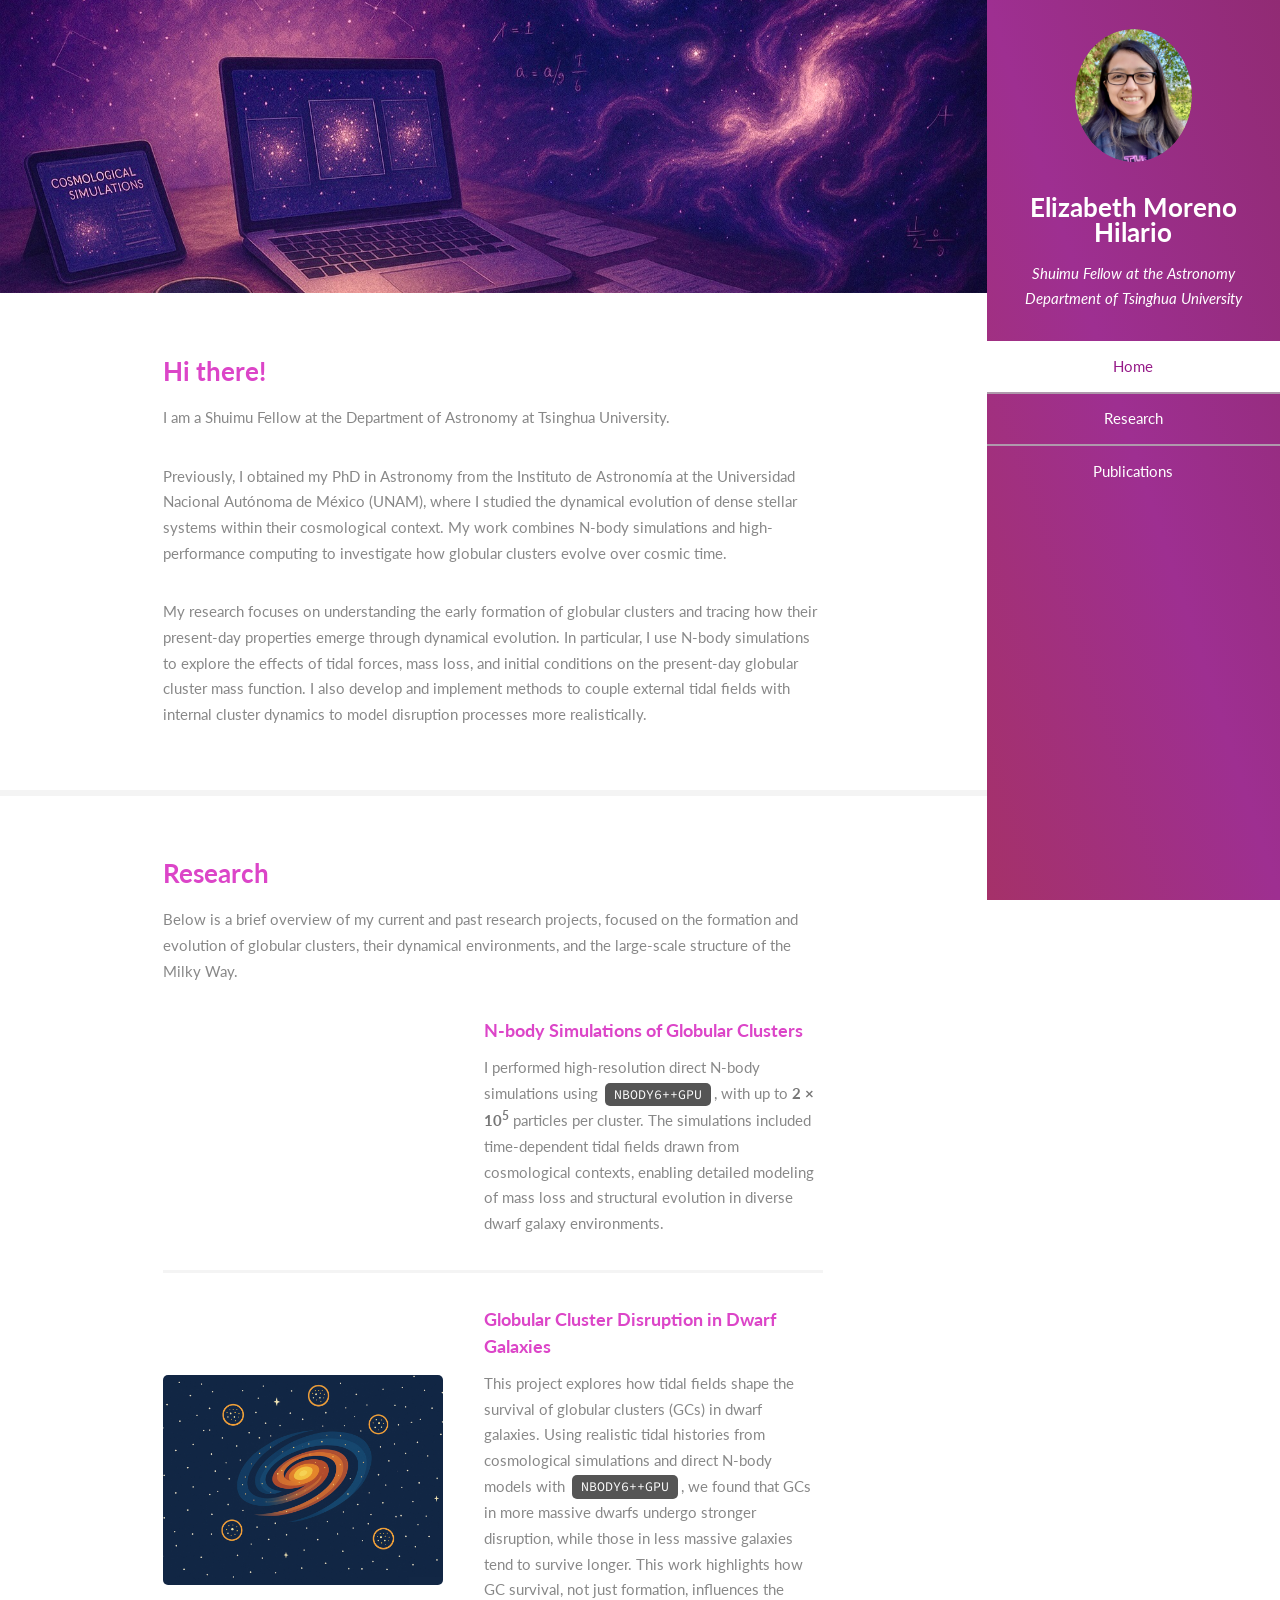
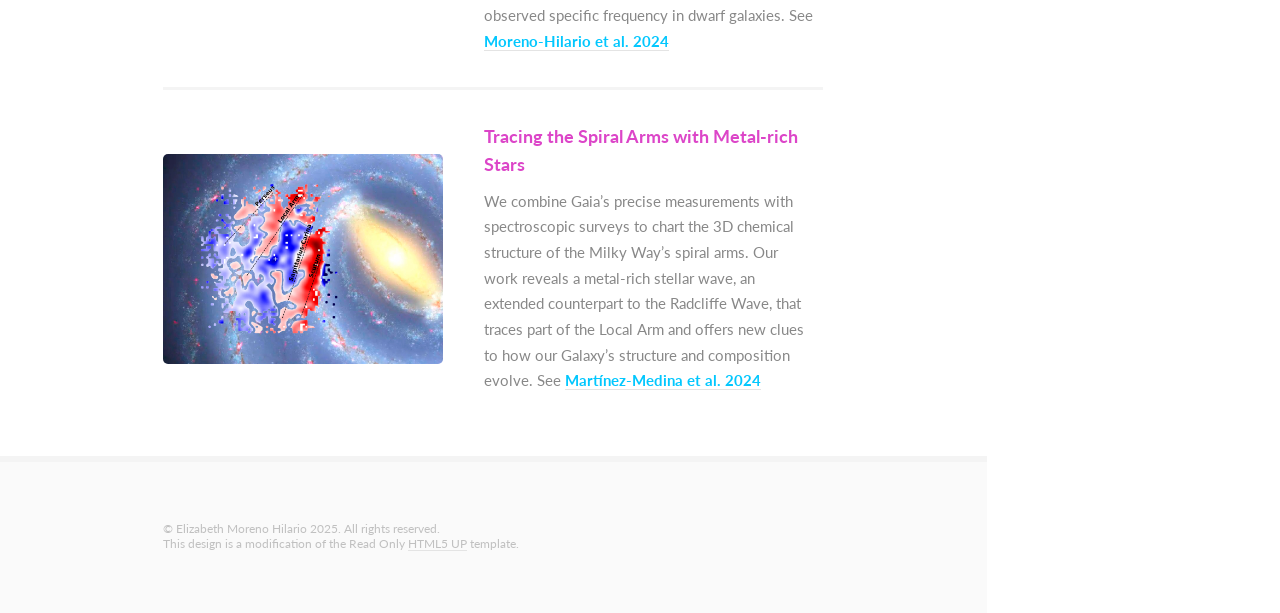
==== index.html @ f8b91b05 "Personal Website Construction" ====
<!DOCTYPE HTML>
<!--
	Read Only by HTML5 UP
	html5up.net | @ajlkn
	Free for personal and commercial use under the CCA 3.0 license (html5up.net/license)
-->
<html>
	<head>
		<title>Elizabeth Moreno Hilario</title>
		<meta charset="utf-8" />
		<meta name="viewport" content="width=device-width, initial-scale=1, user-scalable=no" />
		<link rel="stylesheet" href="assets/css/main.css" />
	</head>
	<body class="is-preload">

		<!-- Header -->
			<section id="header">
				<header>
					<span class="image avatar"><img src="images/EMH.jpeg" alt="" /></span>
					<h1 id="logo"><a href="#">Elizabeth Moreno Hilario</a></h1>
					<p>Shuimu Fellow at the Astronomy Department of Tsinghua University</p>

				</header>
				<nav id="nav">
					<ul>
						<li><a href="#one" class="active">Home</a></li>
						<li><a href="#two">Research</a></li>
						<li><a href="https://ui.adsabs.harvard.edu/public-libraries/n4jXkbl8RSSs3lw-qFW_7Q">Publications</a></li>
						<!-- <li><a href="#four">Contact</a></li> -->
					</ul>
				</nav>
				<footer>
					<ul class="icons">
						<li><a href="https://orcid.org/0000-0002-6906-2379" class="icon brands fa-orcid"><span class="label">ORCID</span></a></li>
						<li><a href="https://x.com/Effy_Morh" class="icon brands fa-twitter"><span class="label">Twitter</span></a></li>
						<li><a href="https://github.com/ElizabethMorh" class="icon brands fa-github"><span class="label">Github</span></a></li>
						<li><a href="mailto:elimorh@mail.tsinghua.edu.cn" class="icon solid fa-envelope"><span class="label">Email</span></a></li>
						<!--<li><a href="https://bsky.app/profile/effy-morh.bsky.social" class="icon brands fa-bluesky"><span class="label">Bluesky</span></a></li>
						<li><a href="#" class="icon brands fa-instagram"><span class="label">Instagram</span></a></li>
						<li><a href="#" class="icon brands fa-linkedin-in"><span class="label">LinkedIn</span></a></li> -->
					</ul>
				</footer>
			</section>

		<!-- Wrapper -->
			<div id="wrapper">

				<!-- Main -->
					<div id="main">

						<!-- One -->
							<section id="one">
								<div class="image main" data-position="center">
									<img src="images/banner.jpeg" alt="" />
								</div>
								<div class="container">
									<header class="major">
										<h3>Hi there!</h3>
									</header>
									<p>I am a Shuimu Fellow at the Department of Astronomy at Tsinghua University.</p>
									<p>Previously, I obtained my PhD in Astronomy from the Instituto de Astronomía at the Universidad Nacional Autónoma de México (UNAM), where I studied the dynamical evolution of dense stellar systems within their cosmological context. My work combines N-body simulations and high-performance computing to investigate how globular clusters evolve over cosmic time.</p>
									<p>My research focuses on understanding the early formation of globular clusters and tracing how their present-day properties emerge through dynamical evolution. In particular, I use N-body simulations to explore the effects of tidal forces, mass loss, and initial conditions on the present-day globular cluster mass function. I also develop and implement methods to couple external tidal fields with internal cluster dynamics to model disruption processes more realistically.</p>
								</div>
							</section>

						<!-- Two -->
							<section id="two">
								<div class="container">
									<h3>Research</h3>
									<p>Below is a brief overview of my current and past research projects, focused on the formation and evolution of globular clusters, their dynamical environments, and the large-scale structure of the Milky Way.</p>
									<div class="features">
										<article>
											<a href="#" class="image">
  											<video autoplay loop muted playsinline style="width:100%; height:auto;">
    										<source src="images/output_R6h_dots.mp4" type="video/mp4">
    										Your browser does not support the video tag.
  											</video>
											</a>
											<div class="inner">
												<h4>N-body Simulations of Globular Clusters</h4>
												<p>I performed high-resolution direct N-body simulations using <code>NBODY6++GPU</code>, with up to <strong>2 × 10<sup>5</sup></strong> particles per cluster. The simulations included time-dependent tidal fields drawn from cosmological contexts, enabling detailed modeling of mass loss and structural evolution in diverse dwarf galaxy environments.</p>
											</div>
										</article>
										<article>
											<a href="#" class="image"><img src="images/GCs_galaxy.jpeg" alt="" /></a>
											<div class="inner">
												<h4>Globular Cluster Disruption in Dwarf Galaxies</h4>
												<p>This project explores how tidal fields shape the survival of globular clusters (GCs) in dwarf galaxies. Using realistic tidal histories from cosmological simulations and direct N-body models with <code>NBODY6++GPU</code>, we found that GCs in more massive dwarfs undergo stronger disruption, while those in less massive galaxies tend to survive longer. This work highlights how GC survival, not just formation, influences the observed specific frequency in dwarf galaxies.
												See <a href="https://ui.adsabs.harvard.edu/abs/2024MNRAS.527.2765M/abstract" target="_blank" style="color: #02c7fe; text-decoration: none; font-weight: bold;"> Moreno-Hilario et al. 2024 </a>
												</p>
											</div>
										</article>
										<article>
											<a href="#" class="image"><img src="images/MetalicityMap.jpeg" alt="" /></a>
											<div class="inner">
												<h4>Tracing the Spiral Arms with Metal-rich Stars</h4>
												<p>We combine Gaia’s precise measurements with spectroscopic surveys to chart the 3D chemical structure of the Milky Way’s spiral arms. Our work reveals a metal-rich stellar wave, an extended counterpart to the Radcliffe Wave, that traces part of the Local Arm and offers new clues to how our Galaxy’s structure and composition evolve.
												See <a href="https://ui.adsabs.harvard.edu/abs/2025MNRAS.542L..94M/abstract" target="_blank" style="color: #02c7fe; text-decoration: none; font-weight: bold;"> Martínez-Medina et al. 2024 </a>	
												</p>
											</div>
										</article>
									</div>
								</div>
							</section>


						<!-- Three -->
						<!-- 
							<section id="two">
								<div class="container">
									<h3>Things I Can Do</h3>
									<p>Integer eu ante ornare amet commetus vestibulum blandit integer in curae ac faucibus integer non. Adipiscing cubilia elementum integer lorem ipsum dolor sit amet.</p>
									<ul class="feature-icons">
										<li class="icon solid fa-code">Write all the code</li>
										<li class="icon solid fa-cubes">Stack small boxes</li>
										<li class="icon solid fa-book">Read books and stuff</li>
										<li class="icon solid fa-coffee">Drink much coffee</li>
										<li class="icon solid fa-bolt">Lightning bolt</li>
										<li class="icon solid fa-users">Shadow clone technique</li>
									</ul>
								</div>
							</section>
						-->


						<!-- Five -->
						<!--
							<section id="five">
								<div class="container">
									<h3>Elements</h3>

									<section>
										<h4>Text</h4>
										<p>This is <b>bold</b> and this is <strong>strong</strong>. This is <i>italic</i> and this is <em>emphasized</em>.
										This is <sup>superscript</sup> text and this is <sub>subscript</sub> text.
										This is <u>underlined</u> and this is code: <code>for (;;) { ... }</code>. Finally, <a href="#">this is a link</a>.</p>
										<hr />
										<header>
											<h4>Heading with a Subtitle</h4>
											<p>Lorem ipsum dolor sit amet nullam id egestas urna aliquam</p>
										</header>
										<p>Nunc lacinia ante nunc ac lobortis. Interdum adipiscing gravida odio porttitor sem non mi integer non faucibus ornare mi ut ante amet placerat aliquet. Volutpat eu sed ante lacinia sapien lorem accumsan varius montes viverra nibh in adipiscing blandit tempus accumsan.</p>
										<header>
											<h5>Heading with a Subtitle</h5>
											<p>Lorem ipsum dolor sit amet nullam id egestas urna aliquam</p>
										</header>
										<p>Nunc lacinia ante nunc ac lobortis. Interdum adipiscing gravida odio porttitor sem non mi integer non faucibus ornare mi ut ante amet placerat aliquet. Volutpat eu sed ante lacinia sapien lorem accumsan varius montes viverra nibh in adipiscing blandit tempus accumsan.</p>
										<hr />
										<h2>Heading Level 2</h2>
										<h3>Heading Level 3</h3>
										<h4>Heading Level 4</h4>
										<h5>Heading Level 5</h5>
										<h6>Heading Level 6</h6>
										<hr />
										<h5>Blockquote</h5>
										<blockquote>Fringilla nisl. Donec accumsan interdum nisi, quis tincidunt felis sagittis eget tempus euismod. Vestibulum ante ipsum primis in faucibus vestibulum. Blandit adipiscing eu felis iaculis volutpat ac adipiscing accumsan faucibus. Vestibulum ante ipsum primis in faucibus lorem ipsum dolor sit amet nullam adipiscing eu felis.</blockquote>
										<h5>Preformatted</h5>
										<pre><code>i = 0;

while (!deck.isInOrder()) {
    print 'Iteration ' + i;
    deck.shuffle();
    i++;
}

print 'It took ' + i + ' iterations to sort the deck.';</code></pre>
									</section>

									<section>
										<h4>Lists</h4>
										<div class="row">
											<div class="col-6 col-12-xsmall">
												<h5>Unordered</h5>
												<ul>
													<li>Dolor pulvinar etiam magna etiam.</li>
													<li>Sagittis adipiscing lorem eleifend.</li>
													<li>Felis enim feugiat dolore viverra.</li>
												</ul>
												<h5>Alternate</h5>
												<ul class="alt">
													<li>Dolor pulvinar etiam magna etiam.</li>
													<li>Sagittis adipiscing lorem eleifend.</li>
													<li>Felis enim feugiat dolore viverra.</li>
												</ul>
											</div>
											<div class="col-6 col-12-xsmall">
												<h5>Ordered</h5>
												<ol>
													<li>Dolor pulvinar etiam magna etiam.</li>
													<li>Etiam vel felis at lorem sed viverra.</li>
													<li>Felis enim feugiat dolore viverra.</li>
													<li>Dolor pulvinar etiam magna etiam.</li>
													<li>Etiam vel felis at lorem sed viverra.</li>
													<li>Felis enim feugiat dolore viverra.</li>
												</ol>
												<h5>Icons</h5>
												<ul class="icons">
													<li><a href="#" class="icon brands fa-twitter"><span class="label">Twitter</span></a></li>
													<li><a href="#" class="icon brands fa-facebook-f"><span class="label">Facebook</span></a></li>
													<li><a href="#" class="icon brands fa-instagram"><span class="label">Instagram</span></a></li>
													<li><a href="#" class="icon brands fa-github"><span class="label">Github</span></a></li>
													<li><a href="#" class="icon brands fa-dribbble"><span class="label">Dribbble</span></a></li>
													<li><a href="#" class="icon brands fa-tumblr"><span class="label">Tumblr</span></a></li>
												</ul>
											</div>
										</div>
										<h5>Actions</h5>
										<ul class="actions">
											<li><a href="#" class="button primary">Default</a></li>
											<li><a href="#" class="button">Default</a></li>
											<li><a href="#" class="button alt">Default</a></li>
										</ul>
										<ul class="actions small">
											<li><a href="#" class="button primary small">Small</a></li>
											<li><a href="#" class="button small">Small</a></li>
											<li><a href="#" class="button alt small">Small</a></li>
										</ul>
										<div class="row">
											<div class="col-3 col-6-medium col-12-xsmall">
												<ul class="actions stacked">
													<li><a href="#" class="button primary">Default</a></li>
													<li><a href="#" class="button">Default</a></li>
													<li><a href="#" class="button alt">Default</a></li>
												</ul>
											</div>
											<div class="col-3 col-6 col-12-xsmall">
												<ul class="actions stacked">
													<li><a href="#" class="button primary small">Small</a></li>
													<li><a href="#" class="button small">Small</a></li>
													<li><a href="#" class="button alt small">Small</a></li>
												</ul>
											</div>
											<div class="col-3 col-6-medium col-12-xsmall">
												<ul class="actions stacked">
													<li><a href="#" class="button primary fit">Default</a></li>
													<li><a href="#" class="button fit">Default</a></li>
													<li><a href="#" class="button alt fit">Default</a></li>
												</ul>
											</div>
											<div class="col-3 col-6-medium col-12-xsmall">
												<ul class="actions stacked">
													<li><a href="#" class="button primary small fit">Small</a></li>
													<li><a href="#" class="button small fit">Small</a></li>
													<li><a href="#" class="button alt small fit">Small</a></li>
												</ul>
											</div>
										</div>
									</section>

									<section>
										<h4>Table</h4>
										<h5>Default</h5>
										<div class="table-wrapper">
											<table>
												<thead>
													<tr>
														<th>Name</th>
														<th>Description</th>
														<th>Price</th>
													</tr>
												</thead>
												<tbody>
													<tr>
														<td>Item One</td>
														<td>Ante turpis integer aliquet porttitor.</td>
														<td>29.99</td>
													</tr>
													<tr>
														<td>Item Two</td>
														<td>Vis ac commodo adipiscing arcu aliquet.</td>
														<td>19.99</td>
													</tr>
													<tr>
														<td>Item Three</td>
														<td> Morbi faucibus arcu accumsan lorem.</td>
														<td>29.99</td>
													</tr>
													<tr>
														<td>Item Four</td>
														<td>Vitae integer tempus condimentum.</td>
														<td>19.99</td>
													</tr>
													<tr>
														<td>Item Five</td>
														<td>Ante turpis integer aliquet porttitor.</td>
														<td>29.99</td>
													</tr>
												</tbody>
												<tfoot>
													<tr>
														<td colspan="2"></td>
														<td>100.00</td>
													</tr>
												</tfoot>
											</table>
										</div>

										<h5>Alternate</h5>
										<div class="table-wrapper">
											<table class="alt">
												<thead>
													<tr>
														<th>Name</th>
														<th>Description</th>
														<th>Price</th>
													</tr>
												</thead>
												<tbody>
													<tr>
														<td>Item One</td>
														<td>Ante turpis integer aliquet porttitor.</td>
														<td>29.99</td>
													</tr>
													<tr>
														<td>Item Two</td>
														<td>Vis ac commodo adipiscing arcu aliquet.</td>
														<td>19.99</td>
													</tr>
													<tr>
														<td>Item Three</td>
														<td> Morbi faucibus arcu accumsan lorem.</td>
														<td>29.99</td>
													</tr>
													<tr>
														<td>Item Four</td>
														<td>Vitae integer tempus condimentum.</td>
														<td>19.99</td>
													</tr>
													<tr>
														<td>Item Five</td>
														<td>Ante turpis integer aliquet porttitor.</td>
														<td>29.99</td>
													</tr>
												</tbody>
												<tfoot>
													<tr>
														<td colspan="2"></td>
														<td>100.00</td>
													</tr>
												</tfoot>
											</table>
										</div>
									</section>

									<section>
										<h4>Buttons</h4>
										<ul class="actions">
											<li><a href="#" class="button primary">Primary</a></li>
											<li><a href="#" class="button">Default</a></li>
											<li><a href="#" class="button alt">Alternate</a></li>
										</ul>
										<ul class="actions">
											<li><a href="#" class="button primary large">Large</a></li>
											<li><a href="#" class="button">Default</a></li>
											<li><a href="#" class="button alt small">Small</a></li>
										</ul>
										<ul class="actions fit">
											<li><a href="#" class="button primary fit">Fit</a></li>
											<li><a href="#" class="button fit">Fit</a></li>
											<li><a href="#" class="button alt fit">Fit</a></li>
										</ul>
										<ul class="actions fit small">
											<li><a href="#" class="button primary fit small">Fit + Small</a></li>
											<li><a href="#" class="button fit small">Fit + Small</a></li>
											<li><a href="#" class="button alt fit small">Fit + Small</a></li>
										</ul>
										<ul class="actions">
											<li><a href="#" class="button primary icon solid fa-download">Icon</a></li>
											<li><a href="#" class="button icon solid fa-download">Icon</a></li>
											<li><a href="#" class="button alt icon solid fa-check">Icon</a></li>
										</ul>
										<ul class="actions">
											<li><span class="button primary disabled">Primary</span></li>
											<li><span class="button disabled">Default</span></li>
											<li><span class="button alt disabled">Alternate</span></li>
										</ul>
									</section>

									<section>
										<h4>Form</h4>
										<form method="post" action="#">
											<div class="row gtr-uniform">
												<div class="col-6 col-12-xsmall">
													<input type="text" name="demo-name" id="demo-name" value="" placeholder="Name" />
												</div>
												<div class="col-6 col-12-xsmall">
													<input type="email" name="demo-email" id="demo-email" value="" placeholder="Email" />
												</div>
												<div class="col-12">
													<select name="demo-category" id="demo-category">
														<option value="">- Category -</option>
														<option value="1">Manufacturing</option>
														<option value="1">Shipping</option>
														<option value="1">Administration</option>
														<option value="1">Human Resources</option>
													</select>
												</div>
												<div class="col-4 col-12-medium">
													<input type="radio" id="demo-priority-low" name="demo-priority" checked>
													<label for="demo-priority-low">Low Priority</label>
												</div>
												<div class="col-4 col-12-medium">
													<input type="radio" id="demo-priority-normal" name="demo-priority">
													<label for="demo-priority-normal">Normal Priority</label>
												</div>
												<div class="col-4 col-12-medium">
													<input type="radio" id="demo-priority-high" name="demo-priority">
													<label for="demo-priority-high">High Priority</label>
												</div>
												<div class="col-6 col-12-medium">
													<input type="checkbox" id="demo-copy" name="demo-copy">
													<label for="demo-copy">Email me a copy of this message</label>
												</div>
												<div class="col-6 col-12-medium">
													<input type="checkbox" id="demo-human" name="demo-human" checked>
													<label for="demo-human">I am a human and not a robot</label>
												</div>
												<div class="col-12">
													<textarea name="demo-message" id="demo-message" placeholder="Enter your message" rows="6"></textarea>
												</div>
												<div class="col-12">
													<ul class="actions">
														<li><input type="submit" value="Send Message" /></li>
														<li><input type="reset" value="Reset" class="alt" /></li>
													</ul>
												</div>
											</div>
										</form>
									</section>

									<section>
										<h4>Image</h4>
										<h5>Fit</h5>
										<span class="image fit"><img src="images/banner.jpg" alt="" /></span>
										<div class="box alt">
											<div class="row gtr-50 gtr-uniform">
												<div class="col-4"><span class="image fit"><img src="images/pic01.jpg" alt="" /></span></div>
												<div class="col-4"><span class="image fit"><img src="images/pic02.jpg" alt="" /></span></div>
												<div class="col-4"><span class="image fit"><img src="images/pic03.jpg" alt="" /></span></div>
												<div class="col-4"><span class="image fit"><img src="images/pic02.jpg" alt="" /></span></div>
												<div class="col-4"><span class="image fit"><img src="images/pic03.jpg" alt="" /></span></div>
												<div class="col-4"><span class="image fit"><img src="images/pic01.jpg" alt="" /></span></div>
												<div class="col-4"><span class="image fit"><img src="images/pic03.jpg" alt="" /></span></div>
												<div class="col-4"><span class="image fit"><img src="images/pic01.jpg" alt="" /></span></div>
												<div class="col-4"><span class="image fit"><img src="images/pic02.jpg" alt="" /></span></div>
											</div>
										</div>
										<h5>Left &amp; Right</h5>
										<p><span class="image left"><img src="images/avatar.jpg" alt="" /></span>Fringilla nisl. Donec accumsan interdum nisi, quis tincidunt felis sagittis eget. tempus euismod. Vestibulum ante ipsum primis in faucibus vestibulum. Blandit adipiscing eu felis iaculis volutpat ac adipiscing accumsan eu faucibus. Integer ac pellentesque praesent tincidunt felis sagittis eget. tempus euismod. Vestibulum ante ipsum primis in faucibus vestibulum. Blandit adipiscing eu felis iaculis volutpat ac adipiscing accumsan eu faucibus. Integer ac pellentesque praesent. Donec accumsan interdum nisi, quis tincidunt felis sagittis eget. tempus euismod. Vestibulum ante ipsum primis in faucibus vestibulum. Blandit adipiscing eu felis iaculis volutpat ac adipiscing accumsan eu faucibus. Integer ac pellentesque praesent tincidunt felis sagittis eget. tempus euismod. Vestibulum ante ipsum primis in faucibus vestibulum. Blandit adipiscing eu felis iaculis volutpat ac adipiscing accumsan eu faucibus. Integer ac pellentesque praesent.</p>
										<p><span class="image right"><img src="images/avatar.jpg" alt="" /></span>Fringilla nisl. Donec accumsan interdum nisi, quis tincidunt felis sagittis eget. tempus euismod. Vestibulum ante ipsum primis in faucibus vestibulum. Blandit adipiscing eu felis iaculis volutpat ac adipiscing accumsan eu faucibus. Integer ac pellentesque praesent tincidunt felis sagittis eget. tempus euismod. Vestibulum ante ipsum primis in faucibus vestibulum. Blandit adipiscing eu felis iaculis volutpat ac adipiscing accumsan eu faucibus. Integer ac pellentesque praesent. Donec accumsan interdum nisi, quis tincidunt felis sagittis eget. tempus euismod. Vestibulum ante ipsum primis in faucibus vestibulum. Blandit adipiscing eu felis iaculis volutpat ac adipiscing accumsan eu faucibus. Integer ac pellentesque praesent tincidunt felis sagittis eget. tempus euismod. Vestibulum ante ipsum primis in faucibus vestibulum. Blandit adipiscing eu felis iaculis volutpat ac adipiscing accumsan eu faucibus. Integer ac pellentesque praesent.</p>
									</section>

								</div>
							</section>
						

					</div>
				-->

				<!-- Footer -->
					<section id="footer">
						<div class="container">
							<ul class="copyright">
								<li>&copy; Elizabeth Moreno Hilario 2025. All rights reserved.<br>
								This design is a modification of the Read Only <a href="http://html5up.net">HTML5 UP</a> template.</li>
							</ul>
						</div>
					</section>

			</div>

		<!-- Scripts -->
			<script src="assets/js/jquery.min.js"></script>
			<script src="assets/js/jquery.scrollex.min.js"></script>
			<script src="assets/js/jquery.scrolly.min.js"></script>
			<script src="assets/js/browser.min.js"></script>
			<script src="assets/js/breakpoints.min.js"></script>
			<script src="assets/js/util.js"></script>
			<script src="assets/js/main.js"></script>

	</body>
</html>
---- assets/css/main.css ----
@import url("fontawesome-all.min.css");
@import url("https://fonts.googleapis.com/css?family=Lato:400,400italic,700,700italic|Source+Code+Pro:400");

/*
	Read Only by HTML5 UP
	html5up.net | @ajlkn
	Free for personal and commercial use under the CCA 3.0 license (html5up.net/license)
*/

html, body, div, span, applet, object,
iframe, h1, h2, h3, h4, h5, h6, p, blockquote,
pre, a, abbr, acronym, address, big, cite,
code, del, dfn, em, img, ins, kbd, q, s, samp,
small, strike, strong, sub, sup, tt, var, b,
u, i, center, dl, dt, dd, ol, ul, li, fieldset,
form, label, legend, table, caption, tbody,
tfoot, thead, tr, th, td, article, aside,
canvas, details, embed, figure, figcaption,
footer, header, hgroup, menu, nav, output, ruby,
section, summary, time, mark, audio, video {
	margin: 0;
	padding: 0;
	border: 0;
	font-size: 100%;
	font: inherit;
	vertical-align: baseline;}

article, aside, details, figcaption, figure,
footer, header, hgroup, menu, nav, section {
	display: block;}

body {
	line-height: 1;
}

ol, ul {
	list-style: none;
}

blockquote, q {
	quotes: none;
}

	blockquote:before, blockquote:after, q:before, q:after {
		content: '';
		content: none;
	}

table {
	border-collapse: collapse;
	border-spacing: 0;
}

body {
	-webkit-text-size-adjust: none;
}

mark {
	background-color: transparent;
	color: inherit;
}

input::-moz-focus-inner {
	border: 0;
	padding: 0;
}

input, select, textarea {
	-moz-appearance: none;
	-webkit-appearance: none;
	-ms-appearance: none;
	appearance: none;
}

/* Basic */

	html {
		box-sizing: border-box;
	}

	*, *:before, *:after {
		box-sizing: inherit;
	}

	body {
		background: #fff;
	}

		body.is-preload *, body.is-preload *:before, body.is-preload *:after {
			-moz-animation: none !important;
			-webkit-animation: none !important;
			-ms-animation: none !important;
			animation: none !important;
			-moz-transition: none !important;
			-webkit-transition: none !important;
			-ms-transition: none !important;
			transition: none !important;
		}

	body, input, select, textarea {
		color: #888;
		font-family: "Lato", sans-serif;
		font-size: 16pt;
		font-weight: 400;
		line-height: 1.75em;
	}

	a {
		-moz-transition: color 0.2s ease-in-out, border-color 0.2s ease-in-out;
		-webkit-transition: color 0.2s ease-in-out, border-color 0.2s ease-in-out;
		-ms-transition: color 0.2s ease-in-out, border-color 0.2s ease-in-out;
		transition: color 0.2s ease-in-out, border-color 0.2s ease-in-out;
		border-bottom: solid 1px #e4e4e4;
		color: inherit;
		text-decoration: none;
	}

		a:hover {
			border-bottom-color: transparent;
			color: #ff96f1 !important;
		}

	strong, b {
		color: #777;
		font-weight: 700;
	}

	em, i {
		font-style: italic;
	}

	p {
		margin: 0 0 2.25em 0;
	}

	h1, h2, h3, h4, h5, h6 {
		color: #dc45c8;
		font-weight: 700;
		line-height: 1em;
		margin: 0 0 0.5625em 0;
	}

		h1 a, h2 a, h3 a, h4 a, h5 a, h6 a {
			border: 0;
			color: inherit;
			text-decoration: none;
		}

	h2 {
		font-size: 2em;
		line-height: 1.5em;
	}

	h3 {
		font-size: 1.75em;
		line-height: 1.5em;
	}

	h4 {
		font-size: 1.25em;
		line-height: 1.5em;
	}

	h5 {
		font-size: 0.9em;
		line-height: 1.5em;
	}

	h6 {
		font-size: 0.7em;
		line-height: 1.5em;
	}

	sub {
		font-size: 0.8em;
		position: relative;
		top: 0.5em;
	}

	sup {
		font-size: 0.8em;
		position: relative;
		top: -0.5em;
	}

	hr {
		border: 0;
		border-bottom: solid 2px #f4f4f4;
		margin: 2.25em 0;
	}

		hr.major {
			margin: 3.375em 0;
		}

	blockquote {
		border-left: solid 8px #e4e4e4;
		font-style: italic;
		margin: 0 0 2.25em 0;
		padding: 0.5em 0 0.5em 2em;
	}

	code {
		background: #555;
		border-radius: 5px;
		color: #fff;
		font-family: "Source Code Pro", monospace;
		font-size: 0.9em;
		margin: 0 0.25em;
		padding: 0.25em 0.65em;
	}

	pre {
		font-family: "Source Code Pro", monospace;
		font-size: 0.9em;
		margin: 0 0 2.25em 0;
	}

		pre code {
			-webkit-overflow-scrolling: touch;
			display: block;
			line-height: 1.5em;
			overflow-x: auto;
			padding: 1em 1.5em;
		}

	.align-left {
		text-align: left;
	}

	.align-center {
		text-align: center;
	}

	.align-right {
		text-align: right;
	}

/* Row */

	.row {
		display: flex;
		flex-wrap: wrap;
		box-sizing: border-box;
		align-items: stretch;
	}

		.row > * {
			box-sizing: border-box;
		}

		.row.gtr-uniform > * > :last-child {
			margin-bottom: 0;
		}

		.row.aln-left {
			justify-content: flex-start;
		}

		.row.aln-center {
			justify-content: center;
		}

		.row.aln-right {
			justify-content: flex-end;
		}

		.row.aln-top {
			align-items: flex-start;
		}

		.row.aln-middle {
			align-items: center;
		}

		.row.aln-bottom {
			align-items: flex-end;
		}

		.row > .imp {
			order: -1;
		}

		.row > .col-1 {
			width: 8.33333%;
		}

		.row > .off-1 {
			margin-left: 8.33333%;
		}

		.row > .col-2 {
			width: 16.66667%;
		}

		.row > .off-2 {
			margin-left: 16.66667%;
		}

		.row > .col-3 {
			width: 25%;
		}

		.row > .off-3 {
			margin-left: 25%;
		}

		.row > .col-4 {
			width: 33.33333%;
		}

		.row > .off-4 {
			margin-left: 33.33333%;
		}

		.row > .col-5 {
			width: 41.66667%;
		}

		.row > .off-5 {
			margin-left: 41.66667%;
		}

		.row > .col-6 {
			width: 50%;
		}

		.row > .off-6 {
			margin-left: 50%;
		}

		.row > .col-7 {
			width: 58.33333%;
		}

		.row > .off-7 {
			margin-left: 58.33333%;
		}

		.row > .col-8 {
			width: 66.66667%;
		}

		.row > .off-8 {
			margin-left: 66.66667%;
		}

		.row > .col-9 {
			width: 75%;
		}

		.row > .off-9 {
			margin-left: 75%;
		}

		.row > .col-10 {
			width: 83.33333%;
		}

		.row > .off-10 {
			margin-left: 83.33333%;
		}

		.row > .col-11 {
			width: 91.66667%;
		}

		.row > .off-11 {
			margin-left: 91.66667%;
		}

		.row > .col-12 {
			width: 100%;
		}

		.row > .off-12 {
			margin-left: 100%;
		}

		.row.gtr-0 {
			margin-top: 0;
			margin-left: 0em;
		}

			.row.gtr-0 > * {
				padding: 0 0 0 0em;
			}

			.row.gtr-0.gtr-uniform {
				margin-top: 0em;
			}

				.row.gtr-0.gtr-uniform > * {
					padding-top: 0em;
				}

		.row.gtr-25 {
			margin-top: 0;
			margin-left: -0.5em;
		}

			.row.gtr-25 > * {
				padding: 0 0 0 0.5em;
			}

			.row.gtr-25.gtr-uniform {
				margin-top: -0.5em;
			}

				.row.gtr-25.gtr-uniform > * {
					padding-top: 0.5em;
				}

		.row.gtr-50 {
			margin-top: 0;
			margin-left: -1em;
		}

			.row.gtr-50 > * {
				padding: 0 0 0 1em;
			}

			.row.gtr-50.gtr-uniform {
				margin-top: -1em;
			}

				.row.gtr-50.gtr-uniform > * {
					padding-top: 1em;
				}

		.row {
			margin-top: 0;
			margin-left: -2em;
		}

			.row > * {
				padding: 0 0 0 2em;
			}

			.row.gtr-uniform {
				margin-top: -2em;
			}

				.row.gtr-uniform > * {
					padding-top: 2em;
				}

		.row.gtr-150 {
			margin-top: 0;
			margin-left: -3em;
		}

			.row.gtr-150 > * {
				padding: 0 0 0 3em;
			}

			.row.gtr-150.gtr-uniform {
				margin-top: -3em;
			}

				.row.gtr-150.gtr-uniform > * {
					padding-top: 3em;
				}

		.row.gtr-200 {
			margin-top: 0;
			margin-left: -4em;
		}

			.row.gtr-200 > * {
				padding: 0 0 0 4em;
			}

			.row.gtr-200.gtr-uniform {
				margin-top: -4em;
			}

				.row.gtr-200.gtr-uniform > * {
					padding-top: 4em;
				}

		@media screen and (max-width: 1680px) {

			.row {
				display: flex;
				flex-wrap: wrap;
				box-sizing: border-box;
				align-items: stretch;
			}

				.row > * {
					box-sizing: border-box;
				}

				.row.gtr-uniform > * > :last-child {
					margin-bottom: 0;
				}

				.row.aln-left {
					justify-content: flex-start;
				}

				.row.aln-center {
					justify-content: center;
				}

				.row.aln-right {
					justify-content: flex-end;
				}

				.row.aln-top {
					align-items: flex-start;
				}

				.row.aln-middle {
					align-items: center;
				}

				.row.aln-bottom {
					align-items: flex-end;
				}

				.row > .imp-xlarge {
					order: -1;
				}

				.row > .col-1-xlarge {
					width: 8.33333%;
				}

				.row > .off-1-xlarge {
					margin-left: 8.33333%;
				}

				.row > .col-2-xlarge {
					width: 16.66667%;
				}

				.row > .off-2-xlarge {
					margin-left: 16.66667%;
				}

				.row > .col-3-xlarge {
					width: 25%;
				}

				.row > .off-3-xlarge {
					margin-left: 25%;
				}

				.row > .col-4-xlarge {
					width: 33.33333%;
				}

				.row > .off-4-xlarge {
					margin-left: 33.33333%;
				}

				.row > .col-5-xlarge {
					width: 41.66667%;
				}

				.row > .off-5-xlarge {
					margin-left: 41.66667%;
				}

				.row > .col-6-xlarge {
					width: 50%;
				}

				.row > .off-6-xlarge {
					margin-left: 50%;
				}

				.row > .col-7-xlarge {
					width: 58.33333%;
				}

				.row > .off-7-xlarge {
					margin-left: 58.33333%;
				}

				.row > .col-8-xlarge {
					width: 66.66667%;
				}

				.row > .off-8-xlarge {
					margin-left: 66.66667%;
				}

				.row > .col-9-xlarge {
					width: 75%;
				}

				.row > .off-9-xlarge {
					margin-left: 75%;
				}

				.row > .col-10-xlarge {
					width: 83.33333%;
				}

				.row > .off-10-xlarge {
					margin-left: 83.33333%;
				}

				.row > .col-11-xlarge {
					width: 91.66667%;
				}

				.row > .off-11-xlarge {
					margin-left: 91.66667%;
				}

				.row > .col-12-xlarge {
					width: 100%;
				}

				.row > .off-12-xlarge {
					margin-left: 100%;
				}

				.row.gtr-0 {
					margin-top: 0;
					margin-left: 0em;
				}

					.row.gtr-0 > * {
						padding: 0 0 0 0em;
					}

					.row.gtr-0.gtr-uniform {
						margin-top: 0em;
					}

						.row.gtr-0.gtr-uniform > * {
							padding-top: 0em;
						}

				.row.gtr-25 {
					margin-top: 0;
					margin-left: -0.5em;
				}

					.row.gtr-25 > * {
						padding: 0 0 0 0.5em;
					}

					.row.gtr-25.gtr-uniform {
						margin-top: -0.5em;
					}

						.row.gtr-25.gtr-uniform > * {
							padding-top: 0.5em;
						}

				.row.gtr-50 {
					margin-top: 0;
					margin-left: -1em;
				}

					.row.gtr-50 > * {
						padding: 0 0 0 1em;
					}

					.row.gtr-50.gtr-uniform {
						margin-top: -1em;
					}

						.row.gtr-50.gtr-uniform > * {
							padding-top: 1em;
						}

				.row {
					margin-top: 0;
					margin-left: -2em;
				}

					.row > * {
						padding: 0 0 0 2em;
					}

					.row.gtr-uniform {
						margin-top: -2em;
					}

						.row.gtr-uniform > * {
							padding-top: 2em;
						}

				.row.gtr-150 {
					margin-top: 0;
					margin-left: -3em;
				}

					.row.gtr-150 > * {
						padding: 0 0 0 3em;
					}

					.row.gtr-150.gtr-uniform {
						margin-top: -3em;
					}

						.row.gtr-150.gtr-uniform > * {
							padding-top: 3em;
						}

				.row.gtr-200 {
					margin-top: 0;
					margin-left: -4em;
				}

					.row.gtr-200 > * {
						padding: 0 0 0 4em;
					}

					.row.gtr-200.gtr-uniform {
						margin-top: -4em;
					}

						.row.gtr-200.gtr-uniform > * {
							padding-top: 4em;
						}

		}

		@media screen and (max-width: 1280px) {

			.row {
				display: flex;
				flex-wrap: wrap;
				box-sizing: border-box;
				align-items: stretch;
			}

				.row > * {
					box-sizing: border-box;
				}

				.row.gtr-uniform > * > :last-child {
					margin-bottom: 0;
				}

				.row.aln-left {
					justify-content: flex-start;
				}

				.row.aln-center {
					justify-content: center;
				}

				.row.aln-right {
					justify-content: flex-end;
				}

				.row.aln-top {
					align-items: flex-start;
				}

				.row.aln-middle {
					align-items: center;
				}

				.row.aln-bottom {
					align-items: flex-end;
				}

				.row > .imp-large {
					order: -1;
				}

				.row > .col-1-large {
					width: 8.33333%;
				}

				.row > .off-1-large {
					margin-left: 8.33333%;
				}

				.row > .col-2-large {
					width: 16.66667%;
				}

				.row > .off-2-large {
					margin-left: 16.66667%;
				}

				.row > .col-3-large {
					width: 25%;
				}

				.row > .off-3-large {
					margin-left: 25%;
				}

				.row > .col-4-large {
					width: 33.33333%;
				}

				.row > .off-4-large {
					margin-left: 33.33333%;
				}

				.row > .col-5-large {
					width: 41.66667%;
				}

				.row > .off-5-large {
					margin-left: 41.66667%;
				}

				.row > .col-6-large {
					width: 50%;
				}

				.row > .off-6-large {
					margin-left: 50%;
				}

				.row > .col-7-large {
					width: 58.33333%;
				}

				.row > .off-7-large {
					margin-left: 58.33333%;
				}

				.row > .col-8-large {
					width: 66.66667%;
				}

				.row > .off-8-large {
					margin-left: 66.66667%;
				}

				.row > .col-9-large {
					width: 75%;
				}

				.row > .off-9-large {
					margin-left: 75%;
				}

				.row > .col-10-large {
					width: 83.33333%;
				}

				.row > .off-10-large {
					margin-left: 83.33333%;
				}

				.row > .col-11-large {
					width: 91.66667%;
				}

				.row > .off-11-large {
					margin-left: 91.66667%;
				}

				.row > .col-12-large {
					width: 100%;
				}

				.row > .off-12-large {
					margin-left: 100%;
				}

				.row.gtr-0 {
					margin-top: 0;
					margin-left: 0em;
				}

					.row.gtr-0 > * {
						padding: 0 0 0 0em;
					}

					.row.gtr-0.gtr-uniform {
						margin-top: 0em;
					}

						.row.gtr-0.gtr-uniform > * {
							padding-top: 0em;
						}

				.row.gtr-25 {
					margin-top: 0;
					margin-left: -0.375em;
				}

					.row.gtr-25 > * {
						padding: 0 0 0 0.375em;
					}

					.row.gtr-25.gtr-uniform {
						margin-top: -0.375em;
					}

						.row.gtr-25.gtr-uniform > * {
							padding-top: 0.375em;
						}

				.row.gtr-50 {
					margin-top: 0;
					margin-left: -0.75em;
				}

					.row.gtr-50 > * {
						padding: 0 0 0 0.75em;
					}

					.row.gtr-50.gtr-uniform {
						margin-top: -0.75em;
					}

						.row.gtr-50.gtr-uniform > * {
							padding-top: 0.75em;
						}

				.row {
					margin-top: 0;
					margin-left: -1.5em;
				}

					.row > * {
						padding: 0 0 0 1.5em;
					}

					.row.gtr-uniform {
						margin-top: -1.5em;
					}

						.row.gtr-uniform > * {
							padding-top: 1.5em;
						}

				.row.gtr-150 {
					margin-top: 0;
					margin-left: -2.25em;
				}

					.row.gtr-150 > * {
						padding: 0 0 0 2.25em;
					}

					.row.gtr-150.gtr-uniform {
						margin-top: -2.25em;
					}

						.row.gtr-150.gtr-uniform > * {
							padding-top: 2.25em;
						}

				.row.gtr-200 {
					margin-top: 0;
					margin-left: -3em;
				}

					.row.gtr-200 > * {
						padding: 0 0 0 3em;
					}

					.row.gtr-200.gtr-uniform {
						margin-top: -3em;
					}

						.row.gtr-200.gtr-uniform > * {
							padding-top: 3em;
						}

		}

		@media screen and (max-width: 1024px) {

			.row {
				display: flex;
				flex-wrap: wrap;
				box-sizing: border-box;
				align-items: stretch;
			}

				.row > * {
					box-sizing: border-box;
				}

				.row.gtr-uniform > * > :last-child {
					margin-bottom: 0;
				}

				.row.aln-left {
					justify-content: flex-start;
				}

				.row.aln-center {
					justify-content: center;
				}

				.row.aln-right {
					justify-content: flex-end;
				}

				.row.aln-top {
					align-items: flex-start;
				}

				.row.aln-middle {
					align-items: center;
				}

				.row.aln-bottom {
					align-items: flex-end;
				}

				.row > .imp-medium {
					order: -1;
				}

				.row > .col-1-medium {
					width: 8.33333%;
				}

				.row > .off-1-medium {
					margin-left: 8.33333%;
				}

				.row > .col-2-medium {
					width: 16.66667%;
				}

				.row > .off-2-medium {
					margin-left: 16.66667%;
				}

				.row > .col-3-medium {
					width: 25%;
				}

				.row > .off-3-medium {
					margin-left: 25%;
				}

				.row > .col-4-medium {
					width: 33.33333%;
				}

				.row > .off-4-medium {
					margin-left: 33.33333%;
				}

				.row > .col-5-medium {
					width: 41.66667%;
				}

				.row > .off-5-medium {
					margin-left: 41.66667%;
				}

				.row > .col-6-medium {
					width: 50%;
				}

				.row > .off-6-medium {
					margin-left: 50%;
				}

				.row > .col-7-medium {
					width: 58.33333%;
				}

				.row > .off-7-medium {
					margin-left: 58.33333%;
				}

				.row > .col-8-medium {
					width: 66.66667%;
				}

				.row > .off-8-medium {
					margin-left: 66.66667%;
				}

				.row > .col-9-medium {
					width: 75%;
				}

				.row > .off-9-medium {
					margin-left: 75%;
				}

				.row > .col-10-medium {
					width: 83.33333%;
				}

				.row > .off-10-medium {
					margin-left: 83.33333%;
				}

				.row > .col-11-medium {
					width: 91.66667%;
				}

				.row > .off-11-medium {
					margin-left: 91.66667%;
				}

				.row > .col-12-medium {
					width: 100%;
				}

				.row > .off-12-medium {
					margin-left: 100%;
				}

				.row.gtr-0 {
					margin-top: 0;
					margin-left: 0em;
				}

					.row.gtr-0 > * {
						padding: 0 0 0 0em;
					}

					.row.gtr-0.gtr-uniform {
						margin-top: 0em;
					}

						.row.gtr-0.gtr-uniform > * {
							padding-top: 0em;
						}

				.row.gtr-25 {
					margin-top: 0;
					margin-left: -0.375em;
				}

					.row.gtr-25 > * {
						padding: 0 0 0 0.375em;
					}

					.row.gtr-25.gtr-uniform {
						margin-top: -0.375em;
					}

						.row.gtr-25.gtr-uniform > * {
							padding-top: 0.375em;
						}

				.row.gtr-50 {
					margin-top: 0;
					margin-left: -0.75em;
				}

					.row.gtr-50 > * {
						padding: 0 0 0 0.75em;
					}

					.row.gtr-50.gtr-uniform {
						margin-top: -0.75em;
					}

						.row.gtr-50.gtr-uniform > * {
							padding-top: 0.75em;
						}

				.row {
					margin-top: 0;
					margin-left: -1.5em;
				}

					.row > * {
						padding: 0 0 0 1.5em;
					}

					.row.gtr-uniform {
						margin-top: -1.5em;
					}

						.row.gtr-uniform > * {
							padding-top: 1.5em;
						}

				.row.gtr-150 {
					margin-top: 0;
					margin-left: -2.25em;
				}

					.row.gtr-150 > * {
						padding: 0 0 0 2.25em;
					}

					.row.gtr-150.gtr-uniform {
						margin-top: -2.25em;
					}

						.row.gtr-150.gtr-uniform > * {
							padding-top: 2.25em;
						}

				.row.gtr-200 {
					margin-top: 0;
					margin-left: -3em;
				}

					.row.gtr-200 > * {
						padding: 0 0 0 3em;
					}

					.row.gtr-200.gtr-uniform {
						margin-top: -3em;
					}

						.row.gtr-200.gtr-uniform > * {
							padding-top: 3em;
						}

		}

		@media screen and (max-width: 736px) {

			.row {
				display: flex;
				flex-wrap: wrap;
				box-sizing: border-box;
				align-items: stretch;
			}

				.row > * {
					box-sizing: border-box;
				}

				.row.gtr-uniform > * > :last-child {
					margin-bottom: 0;
				}

				.row.aln-left {
					justify-content: flex-start;
				}

				.row.aln-center {
					justify-content: center;
				}

				.row.aln-right {
					justify-content: flex-end;
				}

				.row.aln-top {
					align-items: flex-start;
				}

				.row.aln-middle {
					align-items: center;
				}

				.row.aln-bottom {
					align-items: flex-end;
				}

				.row > .imp-small {
					order: -1;
				}

				.row > .col-1-small {
					width: 8.33333%;
				}

				.row > .off-1-small {
					margin-left: 8.33333%;
				}

				.row > .col-2-small {
					width: 16.66667%;
				}

				.row > .off-2-small {
					margin-left: 16.66667%;
				}

				.row > .col-3-small {
					width: 25%;
				}

				.row > .off-3-small {
					margin-left: 25%;
				}

				.row > .col-4-small {
					width: 33.33333%;
				}

				.row > .off-4-small {
					margin-left: 33.33333%;
				}

				.row > .col-5-small {
					width: 41.66667%;
				}

				.row > .off-5-small {
					margin-left: 41.66667%;
				}

				.row > .col-6-small {
					width: 50%;
				}

				.row > .off-6-small {
					margin-left: 50%;
				}

				.row > .col-7-small {
					width: 58.33333%;
				}

				.row > .off-7-small {
					margin-left: 58.33333%;
				}

				.row > .col-8-small {
					width: 66.66667%;
				}

				.row > .off-8-small {
					margin-left: 66.66667%;
				}

				.row > .col-9-small {
					width: 75%;
				}

				.row > .off-9-small {
					margin-left: 75%;
				}

				.row > .col-10-small {
					width: 83.33333%;
				}

				.row > .off-10-small {
					margin-left: 83.33333%;
				}

				.row > .col-11-small {
					width: 91.66667%;
				}

				.row > .off-11-small {
					margin-left: 91.66667%;
				}

				.row > .col-12-small {
					width: 100%;
				}

				.row > .off-12-small {
					margin-left: 100%;
				}

				.row.gtr-0 {
					margin-top: 0;
					margin-left: 0em;
				}

					.row.gtr-0 > * {
						padding: 0 0 0 0em;
					}

					.row.gtr-0.gtr-uniform {
						margin-top: 0em;
					}

						.row.gtr-0.gtr-uniform > * {
							padding-top: 0em;
						}

				.row.gtr-25 {
					margin-top: 0;
					margin-left: -0.3125em;
				}

					.row.gtr-25 > * {
						padding: 0 0 0 0.3125em;
					}

					.row.gtr-25.gtr-uniform {
						margin-top: -0.3125em;
					}

						.row.gtr-25.gtr-uniform > * {
							padding-top: 0.3125em;
						}

				.row.gtr-50 {
					margin-top: 0;
					margin-left: -0.625em;
				}

					.row.gtr-50 > * {
						padding: 0 0 0 0.625em;
					}

					.row.gtr-50.gtr-uniform {
						margin-top: -0.625em;
					}

						.row.gtr-50.gtr-uniform > * {
							padding-top: 0.625em;
						}

				.row {
					margin-top: 0;
					margin-left: -1.25em;
				}

					.row > * {
						padding: 0 0 0 1.25em;
					}

					.row.gtr-uniform {
						margin-top: -1.25em;
					}

						.row.gtr-uniform > * {
							padding-top: 1.25em;
						}

				.row.gtr-150 {
					margin-top: 0;
					margin-left: -1.875em;
				}

					.row.gtr-150 > * {
						padding: 0 0 0 1.875em;
					}

					.row.gtr-150.gtr-uniform {
						margin-top: -1.875em;
					}

						.row.gtr-150.gtr-uniform > * {
							padding-top: 1.875em;
						}

				.row.gtr-200 {
					margin-top: 0;
					margin-left: -2.5em;
				}

					.row.gtr-200 > * {
						padding: 0 0 0 2.5em;
					}

					.row.gtr-200.gtr-uniform {
						margin-top: -2.5em;
					}

						.row.gtr-200.gtr-uniform > * {
							padding-top: 2.5em;
						}

		}

		@media screen and (max-width: 480px) {

			.row {
				display: flex;
				flex-wrap: wrap;
				box-sizing: border-box;
				align-items: stretch;
			}

				.row > * {
					box-sizing: border-box;
				}

				.row.gtr-uniform > * > :last-child {
					margin-bottom: 0;
				}

				.row.aln-left {
					justify-content: flex-start;
				}

				.row.aln-center {
					justify-content: center;
				}

				.row.aln-right {
					justify-content: flex-end;
				}

				.row.aln-top {
					align-items: flex-start;
				}

				.row.aln-middle {
					align-items: center;
				}

				.row.aln-bottom {
					align-items: flex-end;
				}

				.row > .imp-xsmall {
					order: -1;
				}

				.row > .col-1-xsmall {
					width: 8.33333%;
				}

				.row > .off-1-xsmall {
					margin-left: 8.33333%;
				}

				.row > .col-2-xsmall {
					width: 16.66667%;
				}

				.row > .off-2-xsmall {
					margin-left: 16.66667%;
				}

				.row > .col-3-xsmall {
					width: 25%;
				}

				.row > .off-3-xsmall {
					margin-left: 25%;
				}

				.row > .col-4-xsmall {
					width: 33.33333%;
				}

				.row > .off-4-xsmall {
					margin-left: 33.33333%;
				}

				.row > .col-5-xsmall {
					width: 41.66667%;
				}

				.row > .off-5-xsmall {
					margin-left: 41.66667%;
				}

				.row > .col-6-xsmall {
					width: 50%;
				}

				.row > .off-6-xsmall {
					margin-left: 50%;
				}

				.row > .col-7-xsmall {
					width: 58.33333%;
				}

				.row > .off-7-xsmall {
					margin-left: 58.33333%;
				}

				.row > .col-8-xsmall {
					width: 66.66667%;
				}

				.row > .off-8-xsmall {
					margin-left: 66.66667%;
				}

				.row > .col-9-xsmall {
					width: 75%;
				}

				.row > .off-9-xsmall {
					margin-left: 75%;
				}

				.row > .col-10-xsmall {
					width: 83.33333%;
				}

				.row > .off-10-xsmall {
					margin-left: 83.33333%;
				}

				.row > .col-11-xsmall {
					width: 91.66667%;
				}

				.row > .off-11-xsmall {
					margin-left: 91.66667%;
				}

				.row > .col-12-xsmall {
					width: 100%;
				}

				.row > .off-12-xsmall {
					margin-left: 100%;
				}

				.row.gtr-0 {
					margin-top: 0;
					margin-left: 0em;
				}

					.row.gtr-0 > * {
						padding: 0 0 0 0em;
					}

					.row.gtr-0.gtr-uniform {
						margin-top: 0em;
					}

						.row.gtr-0.gtr-uniform > * {
							padding-top: 0em;
						}

				.row.gtr-25 {
					margin-top: 0;
					margin-left: -0.3125em;
				}

					.row.gtr-25 > * {
						padding: 0 0 0 0.3125em;
					}

					.row.gtr-25.gtr-uniform {
						margin-top: -0.3125em;
					}

						.row.gtr-25.gtr-uniform > * {
							padding-top: 0.3125em;
						}

				.row.gtr-50 {
					margin-top: 0;
					margin-left: -0.625em;
				}

					.row.gtr-50 > * {
						padding: 0 0 0 0.625em;
					}

					.row.gtr-50.gtr-uniform {
						margin-top: -0.625em;
					}

						.row.gtr-50.gtr-uniform > * {
							padding-top: 0.625em;
						}

				.row {
					margin-top: 0;
					margin-left: -1.25em;
				}

					.row > * {
						padding: 0 0 0 1.25em;
					}

					.row.gtr-uniform {
						margin-top: -1.25em;
					}

						.row.gtr-uniform > * {
							padding-top: 1.25em;
						}

				.row.gtr-150 {
					margin-top: 0;
					margin-left: -1.875em;
				}

					.row.gtr-150 > * {
						padding: 0 0 0 1.875em;
					}

					.row.gtr-150.gtr-uniform {
						margin-top: -1.875em;
					}

						.row.gtr-150.gtr-uniform > * {
							padding-top: 1.875em;
						}

				.row.gtr-200 {
					margin-top: 0;
					margin-left: -2.5em;
				}

					.row.gtr-200 > * {
						padding: 0 0 0 2.5em;
					}

					.row.gtr-200.gtr-uniform {
						margin-top: -2.5em;
					}

						.row.gtr-200.gtr-uniform > * {
							padding-top: 2.5em;
						}

		}

/* Container */

	.container {
		margin: 0 auto;
		max-width: calc(100% - 4.5em);
		width: 45em;
	}

		.container.xsmall {
			width: 11.25em;
		}

		.container.small {
			width: 22.5em;
		}

		.container.medium {
			width: 33.75em;
		}

		.container.large {
			width: 56.25em;
		}

		.container.xlarge {
			width: 67.5em;
		}

		.container.max {
			width: 100%;
		}

		@media screen and (max-width: 1024px) {

			.container {
				width: 100% !important;
			}

		}

		@media screen and (max-width: 480px) {

			.container {
				max-width: calc(100% - 3.375em);
			}

		}

/* Section/Article */

	section.special, article.special {
		text-align: center;
	}

	header p {
		color: #aaa;
		position: relative;
		margin: 0 0 1.6875em 0;
	}

	header h2 + p {
		font-size: 1.25em;
		margin-top: -0.5em;
		line-height: 1.5em;
	}

	header h3 + p {
		font-size: 1.1em;
		margin-top: -0.35em;
		line-height: 1.5em;
	}

	header h4 + p,
	header h5 + p,
	header h6 + p {
		font-size: 0.9em;
		margin-top: -0.25em;
		line-height: 1.5em;
	}

	header.major h2 {
		color: #ff96f1;
		font-size: 3.5em;
	}

		header.major h2 + p {
			color: #777;
			font-size: 1.75em;
			font-weight: 700;
			margin-top: -0.75em;
		}

/* Form */

	form {
		margin: 0 0 2.25em 0;
	}

	label {
		color: #777;
		display: block;
		font-size: 0.9em;
		font-weight: 700;
		margin: 0 0 1.125em 0;
	}

	input::-moz-focus-inner {
		border: 0;
		padding: 0;
	}

	input[type="text"],
	input[type="password"],
	input[type="email"],
	select,
	textarea {
		-moz-appearance: none;
		-webkit-appearance: none;
		-ms-appearance: none;
		appearance: none;
		border-radius: 5px;
		border: none;
		border: solid 2px #e4e4e4;
		color: inherit;
		display: block;
		outline: 0;
		padding: 0 1em;
		text-decoration: none;
		width: 100%;
	}

		input[type="text"]:invalid,
		input[type="password"]:invalid,
		input[type="email"]:invalid,
		select:invalid,
		textarea:invalid {
			box-shadow: none;
		}

		input[type="text"]:focus,
		input[type="password"]:focus,
		input[type="email"]:focus,
		select:focus,
		textarea:focus {
			border-color: #ff96f1;
		}

	select {
		background-image: url("data:image/svg+xml;charset=utf8,%3Csvg xmlns='http://www.w3.org/2000/svg' width='40' height='40' preserveAspectRatio='none' viewBox='0 0 40 40'%3E%3Cpath d='M9.4,12.3l10.4,10.4l10.4-10.4c0.2-0.2,0.5-0.4,0.9-0.4c0.3,0,0.6,0.1,0.9,0.4l3.3,3.3c0.2,0.2,0.4,0.5,0.4,0.9 c0,0.4-0.1,0.6-0.4,0.9L20.7,31.9c-0.2,0.2-0.5,0.4-0.9,0.4c-0.3,0-0.6-0.1-0.9-0.4L4.3,17.3c-0.2-0.2-0.4-0.5-0.4-0.9 c0-0.4,0.1-0.6,0.4-0.9l3.3-3.3c0.2-0.2,0.5-0.4,0.9-0.4S9.1,12.1,9.4,12.3z' fill='%23e4e4e4' /%3E%3C/svg%3E");
		background-size: 1.25em;
		background-repeat: no-repeat;
		background-position: calc(100% - 1em) center;
		height: 2.75em;
		padding-right: 2.75em;
		text-overflow: ellipsis;
	}

		select option {
			color: #777;
			background: #fff;
		}

		select:focus::-ms-value {
			background-color: transparent;
		}

		select::-ms-expand {
			display: none;
		}

	input[type="text"],
	input[type="password"],
	input[type="email"],
	select {
		height: 2.75em;
	}

	textarea {
		padding: 0.75em 1em;
	}

	input[type="checkbox"],
	input[type="radio"] {
		-moz-appearance: none;
		-webkit-appearance: none;
		-ms-appearance: none;
		appearance: none;
		display: block;
		float: left;
		margin-right: -2em;
		opacity: 0;
		width: 1em;
		z-index: -1;
	}

		input[type="checkbox"] + label,
		input[type="radio"] + label {
			text-decoration: none;
			color: #888;
			cursor: pointer;
			display: inline-block;
			font-size: 1em;
			font-weight: 400;
			padding-left: 2.4em;
			padding-right: 0.75em;
			position: relative;
		}

			input[type="checkbox"] + label:before,
			input[type="radio"] + label:before {
				-moz-osx-font-smoothing: grayscale;
				-webkit-font-smoothing: antialiased;
				display: inline-block;
				font-style: normal;
				font-variant: normal;
				text-rendering: auto;
				line-height: 1;
				text-transform: none !important;
				font-family: 'Font Awesome 5 Free';
				font-weight: 900;
			}

			input[type="checkbox"] + label:before,
			input[type="radio"] + label:before {
				background: #fafafa;
				border-radius: 5px;
				border: solid 2px #e4e4e4;
				content: '';
				display: inline-block;
				font-size: 0.8em;
				height: 2.0625em;
				left: 0;
				line-height: 2.0625em;
				position: absolute;
				text-align: center;
				top: 0;
				width: 2.0625em;
			}

		input[type="checkbox"]:checked + label:before,
		input[type="radio"]:checked + label:before {
			background: #989898;
			border-color: #989898;
			color: #ffffff;
			content: '\f00c';
		}

		input[type="checkbox"]:focus + label:before,
		input[type="radio"]:focus + label:before {
			border-color: #ff96f1;
		}

	input[type="checkbox"] + label:before {
		border-radius: 5px;
	}

	input[type="radio"] + label:before {
		border-radius: 100%;
	}

	::-webkit-input-placeholder {
		color: #aaa !important;
		font-style: italic;
		opacity: 1.0;
	}

	:-moz-placeholder {
		color: #aaa !important;
		font-style: italic;
		opacity: 1.0;
	}

	::-moz-placeholder {
		color: #aaa !important;
		font-style: italic;
		opacity: 1.0;
	}

	:-ms-input-placeholder {
		color: #aaa !important;
		font-style: italic;
		opacity: 1.0;
	}

/* Box */

	.box {
		border-radius: 5px;
		border: solid 2px #e4e4e4;
		margin-bottom: 2.25em;
		padding: 1.5em;
	}

		.box > :last-child,
		.box > :last-child > :last-child,
		.box > :last-child > :last-child > :last-child {
			margin-bottom: 0;
		}

		.box.alt {
			border: 0;
			border-radius: 0;
			padding: 0;
		}

/* Icon */

	.icon {
		text-decoration: none;
		border-bottom: none;
		position: relative;
	}

		.icon:before {
			-moz-osx-font-smoothing: grayscale;
			-webkit-font-smoothing: antialiased;
			display: inline-block;
			font-style: normal;
			font-variant: normal;
			text-rendering: auto;
			line-height: 1;
			text-transform: none !important;
			font-family: 'Font Awesome 5 Free';
			font-weight: 400;
		}

		.icon > .label {
			display: none;
		}

		.icon:before {
			line-height: inherit;
		}

		.icon.solid:before {
			font-weight: 900;
		}

		.icon.brands:before {
			font-family: 'Font Awesome 5 Brands';
		}

/* Image */

	.image {
		border-radius: 5px;
		border: 0;
		display: inline-block;
		position: relative;
	}

		.image[data-position] img {
			-moz-object-fit: cover;
			-webkit-object-fit: cover;
			-ms-object-fit: cover;
			object-fit: cover;
			display: block;
			position: absolute;
			top: 0;
			left: 0;
			width: 100%;
			height: 100%;
		}

		.image[data-position="top left"] img {
			-moz-object-position: top left;
			-webkit-object-position: top left;
			-ms-object-position: top left;
			object-position: top left;
		}

		.image[data-position="top"] img {
			-moz-object-position: top;
			-webkit-object-position: top;
			-ms-object-position: top;
			object-position: top;
		}

		.image[data-position="top right"] img {
			-moz-object-position: top right;
			-webkit-object-position: top right;
			-ms-object-position: top right;
			object-position: top right;
		}

		.image[data-position="right"] img {
			-moz-object-position: right;
			-webkit-object-position: right;
			-ms-object-position: right;
			object-position: right;
		}

		.image[data-position="bottom right"] img {
			-moz-object-position: bottom right;
			-webkit-object-position: bottom right;
			-ms-object-position: bottom right;
			object-position: bottom right;
		}

		.image[data-position="bottom"] img {
			-moz-object-position: bottom;
			-webkit-object-position: bottom;
			-ms-object-position: bottom;
			object-position: bottom;
		}

		.image[data-position="bottom left"] img {
			-moz-object-position: bottom left;
			-webkit-object-position: bottom left;
			-ms-object-position: bottom left;
			object-position: bottom left;
		}

		.image[data-position="left"] img {
			-moz-object-position: left;
			-webkit-object-position: left;
			-ms-object-position: left;
			object-position: left;
		}

		.image[data-position="center"] img {
			-moz-object-position: center;
			-webkit-object-position: center;
			-ms-object-position: center;
			object-position: center;
		}

		.image[data-position="25% 25%"] img {
			-moz-object-position: 25% 25%;
			-webkit-object-position: 25% 25%;
			-ms-object-position: 25% 25%;
			object-position: 25% 25%;
		}

		.image[data-position="75% 25%"] img {
			-moz-object-position: 75% 25%;
			-webkit-object-position: 75% 25%;
			-ms-object-position: 75% 25%;
			object-position: 75% 25%;
		}

		.image[data-position="75% 75%"] img {
			-moz-object-position: 75% 75%;
			-webkit-object-position: 75% 75%;
			-ms-object-position: 75% 75%;
			object-position: 75% 75%;
		}

		.image[data-position="25% 75%"] img {
			-moz-object-position: 25% 75%;
			-webkit-object-position: 25% 75%;
			-ms-object-position: 25% 75%;
			object-position: 25% 75%;
		}

		.image img {
			border-radius: 5px;
			display: block;
		}

		.image.left {
			float: left;
			margin: 0 2.5em 2em 0;
			top: 0.25em;
		}

		.image.right {
			float: right;
			margin: 0 0 2em 2.5em;
			top: 0.25em;
		}

		.image.fit {
			display: block;
			margin: 0 0 2.25em 0;
			width: 100%;
		}

			.image.fit img {
				display: block;
				width: 100%;
			}

		.image.avatar {
			border-radius: 100%;
			overflow: hidden;
		}

			.image.avatar img {
				border-radius: 100%;
				display: block;
				width: 100%;
			}

		.image.main {
			display: block;
			height: 20em;
			border-radius: 0;
		}

			.image.main img {
				border-radius: 0;
			}

/* List */

	ol {
		list-style: decimal;
		margin: 0 0 2.25em 0;
		padding-left: 1.25em;
	}

		ol li {
			padding-left: 0.25em;
		}

	ul {
		list-style: disc;
		margin: 0 0 2.25em 0;
		padding-left: 1em;
	}

		ul li {
			padding-left: 0.5em;
		}

		ul.alt {
			list-style: none;
			padding-left: 0;
		}

			ul.alt li {
				border-top: solid 2px #f4f4f4;
				padding: 0.5em 0;
			}

				ul.alt li:first-child {
					border-top: 0;
					padding-top: 0;
				}

	dl {
		margin: 0 0 2.25em 0;
	}

/* Actions */

	ul.actions {
		display: -moz-flex;
		display: -webkit-flex;
		display: -ms-flex;
		display: flex;
		cursor: default;
		list-style: none;
		margin-left: -1.125em;
		padding-left: 0;
	}

		ul.actions li {
			padding: 0 0 0 1.125em;
			vertical-align: middle;
		}

		ul.actions.special {
			-moz-justify-content: center;
			-webkit-justify-content: center;
			-ms-justify-content: center;
			justify-content: center;
			width: 100%;
			margin-left: 0;
		}

			ul.actions.special li:first-child {
				padding-left: 0;
			}

		ul.actions.stacked {
			-moz-flex-direction: column;
			-webkit-flex-direction: column;
			-ms-flex-direction: column;
			flex-direction: column;
			margin-left: 0;
		}

			ul.actions.stacked li {
				padding: 1.125em 0 0 0;
			}

				ul.actions.stacked li:first-child {
					padding-top: 0;
				}

		ul.actions.fit {
			width: calc(100% + 1.125em);
		}

			ul.actions.fit li {
				-moz-flex-grow: 1;
				-webkit-flex-grow: 1;
				-ms-flex-grow: 1;
				flex-grow: 1;
				-moz-flex-shrink: 1;
				-webkit-flex-shrink: 1;
				-ms-flex-shrink: 1;
				flex-shrink: 1;
				width: 100%;
			}

				ul.actions.fit li > * {
					width: 100%;
				}

			ul.actions.fit.stacked {
				width: 100%;
			}

		@media screen and (max-width: 480px) {

			ul.actions:not(.fixed) {
				-moz-flex-direction: column;
				-webkit-flex-direction: column;
				-ms-flex-direction: column;
				flex-direction: column;
				margin-left: 0;
				width: 100% !important;
			}

				ul.actions:not(.fixed) li {
					-moz-flex-grow: 1;
					-webkit-flex-grow: 1;
					-ms-flex-grow: 1;
					flex-grow: 1;
					-moz-flex-shrink: 1;
					-webkit-flex-shrink: 1;
					-ms-flex-shrink: 1;
					flex-shrink: 1;
					padding: 1.125em 0 0 0;
					text-align: center;
					width: 100%;
				}

					ul.actions:not(.fixed) li > * {
						width: 100%;
					}

					ul.actions:not(.fixed) li:first-child {
						padding-top: 0;
					}

					ul.actions:not(.fixed) li input[type="submit"],
					ul.actions:not(.fixed) li input[type="reset"],
					ul.actions:not(.fixed) li input[type="button"],
					ul.actions:not(.fixed) li button,
					ul.actions:not(.fixed) li .button {
						width: 100%;
					}

						ul.actions:not(.fixed) li input[type="submit"].icon:before,
						ul.actions:not(.fixed) li input[type="reset"].icon:before,
						ul.actions:not(.fixed) li input[type="button"].icon:before,
						ul.actions:not(.fixed) li button.icon:before,
						ul.actions:not(.fixed) li .button.icon:before {
							margin-left: -0.5rem;
						}

		}

/* Feature Icons */

	ul.feature-icons {
		list-style: none;
		padding-left: 0;
	}

		ul.feature-icons li {
			text-decoration: none;
			display: inline-block;
			margin: 0 0 1.6875em 0;
			padding: 0.35em 0 0 3.5em;
			position: relative;
			vertical-align: top;
			width: 48%;
		}

			ul.feature-icons li:before {
				-moz-osx-font-smoothing: grayscale;
				-webkit-font-smoothing: antialiased;
				display: inline-block;
				font-style: normal;
				font-variant: normal;
				text-rendering: auto;
				line-height: 1;
				text-transform: none !important;
				font-family: 'Font Awesome 5 Free';
				font-weight: 400;
			}

			ul.feature-icons li:before {
				background: #ff96f1;
				border-radius: 100%;
				color: #ffffff;
				display: block;
				height: 2.5em;
				left: 0;
				line-height: 2.5em;
				position: absolute;
				text-align: center;
				top: 0;
				width: 2.5em;
			}

/* Icons */

	ul.icons {
		cursor: default;
		list-style: none;
		padding-left: 0;
	}

		ul.icons li {
			display: inline-block;
			padding: 0 1em 0 0;
		}

			ul.icons li:last-child {
				padding-right: 0 !important;
			}

			ul.icons li .icon:before {
				font-size: 1.25em;
			}

/* Table */

	.table-wrapper {
		-webkit-overflow-scrolling: touch;
		overflow-x: auto;
	}

	table {
		margin: 0 0 2.25em 0;
		width: 100%;
	}

		table tbody tr {
			border: solid 2px #f4f4f4;
			border-left: 0;
			border-right: 0;
		}

			table tbody tr:nth-child(2n + 1) {
				background-color: #fafafa;
			}

		table td {
			padding: 0.75em 0.75em;
		}

		table th {
			color: #777;
			font-size: 0.9em;
			font-weight: 700;
			padding: 0 0.75em 0.75em 0.75em;
			text-align: left;
		}

		table thead {
			border-bottom: solid 4px #e4e4e4;
		}

		table tfoot {
			border-top: solid 4px #e4e4e4;
		}

		table.alt {
			border-collapse: separate;
		}

			table.alt tbody tr td {
				border: solid 2px #e4e4e4;
				border-left-width: 0;
				border-top-width: 0;
			}

				table.alt tbody tr td:first-child {
					border-left-width: 2px;
				}

			table.alt tbody tr:first-child td {
				border-top-width: 2px;
			}

			table.alt thead {
				border-bottom: 0;
			}

			table.alt tfoot {
				border-top: 0;
			}

/* Button */

	input[type="submit"],
	input[type="reset"],
	input[type="button"],
	.button {
		-moz-appearance: none;
		-webkit-appearance: none;
		-ms-appearance: none;
		appearance: none;
		-moz-transition: background-color 0.2s ease-in-out, color 0.2s ease-in-out;
		-webkit-transition: background-color 0.2s ease-in-out, color 0.2s ease-in-out;
		-ms-transition: background-color 0.2s ease-in-out, color 0.2s ease-in-out;
		transition: background-color 0.2s ease-in-out, color 0.2s ease-in-out;
		background-color: #989898;
		border-radius: 5px;
		border: 0;
		color: #ffffff !important;
		cursor: pointer;
		display: inline-block;
		font-weight: 700;
		height: 2.75em;
		line-height: 2.75em;
		padding: 0 1.5em;
		text-align: center;
		text-decoration: none;
		white-space: nowrap;
	}

		input[type="submit"]:hover,
		input[type="reset"]:hover,
		input[type="button"]:hover,
		.button:hover {
			background-color: #a5a5a5;
			color: #ffffff !important;
		}

		input[type="submit"]:active,
		input[type="reset"]:active,
		input[type="button"]:active,
		.button:active {
			background-color: #8b8b8b;
		}

		input[type="submit"].icon,
		input[type="reset"].icon,
		input[type="button"].icon,
		.button.icon {
			padding-left: 1.35em;
		}

			input[type="submit"].icon:before,
			input[type="reset"].icon:before,
			input[type="button"].icon:before,
			.button.icon:before {
				margin-right: 0.5em;
			}

		input[type="submit"].fit,
		input[type="reset"].fit,
		input[type="button"].fit,
		.button.fit {
			width: 100%;
		}

		input[type="submit"].small,
		input[type="reset"].small,
		input[type="button"].small,
		.button.small {
			font-size: 0.8em;
		}

		input[type="submit"].large,
		input[type="reset"].large,
		input[type="button"].large,
		.button.large {
			font-size: 1.35em;
		}

		input[type="submit"].alt,
		input[type="reset"].alt,
		input[type="button"].alt,
		.button.alt {
			background-color: transparent;
			box-shadow: inset 0 0 0 2px #e4e4e4;
			color: #777 !important;
		}

			input[type="submit"].alt:hover,
			input[type="reset"].alt:hover,
			input[type="button"].alt:hover,
			.button.alt:hover {
				background-color: #f4f4f4;
				color: #777 !important;
			}

			input[type="submit"].alt:active,
			input[type="reset"].alt:active,
			input[type="button"].alt:active,
			.button.alt:active {
				background-color: #eaeaea;
			}

			input[type="submit"].alt.icon:before,
			input[type="reset"].alt.icon:before,
			input[type="button"].alt.icon:before,
			.button.alt.icon:before {
				color: #aaa;
			}

		input[type="submit"].primary,
		input[type="reset"].primary,
		input[type="button"].primary,
		.button.primary {
			background-color: #ff96f1;
			color: #ffffff !important;
		}

			input[type="submit"].primary:hover,
			input[type="reset"].primary:hover,
			input[type="button"].primary:hover,
			.button.primary:hover {
				background-color: #5ed0b1;
			}

			input[type="submit"].primary:active,
			input[type="reset"].primary:active,
			input[type="button"].primary:active,
			.button.primary:active {
				background-color: #AF99AC;
			}

		input[type="submit"].disabled, input[type="submit"]:disabled,
		input[type="reset"].disabled,
		input[type="reset"]:disabled,
		input[type="button"].disabled,
		input[type="button"]:disabled,
		.button.disabled,
		.button:disabled {
			background-color: #888 !important;
			box-shadow: inset 0 -0.15em 0 0 rgba(0, 0, 0, 0.15);
			color: #fff !important;
			cursor: default;
			opacity: 0.25;
		}

/* Features */

	.features article {
		border-top: solid 3px #f4f4f4;
		margin-bottom: 2.25em;
		padding-top: 2.25em;
	}

		.features article:first-child {
			border-top: 0;
			padding-top: 0;
		}

		.features article .image {
			display: inline-block;
			padding-right: 2.5em;
			vertical-align: middle;
			width: 48%;
		}

			.features article .image img {
				display: block;
				width: 100%;
			}

		.features article .inner {
			display: inline-block;
			vertical-align: middle;
			width: 50%;
		}

			.features article .inner > :last-child {
				margin-bottom: 0;
			}

/* Header */

	#header {
		display: -moz-flex;
		display: -webkit-flex;
		display: -ms-flex;
		display: flex;
		-moz-flex-direction: column;
		-webkit-flex-direction: column;
		-ms-flex-direction: column;
		flex-direction: column;
		-moz-justify-content: space-between;
		-webkit-justify-content: space-between;
		-ms-justify-content: space-between;
		justify-content: space-between;
		/*background: #a53169; */
		background: linear-gradient(to bottom left, #912b74, #9e2f91, #a53169); /* menu color */ 
		color: #AF99AC;
		height: 100%;
		overflow-y: auto;
		position: fixed;
		text-align: center;
		top: 0;
		width: 23em;
		right: 0;
	}

		#header h1, #header h2, #header h3, #header h4, #header h5, #header h6 {
			color: #ffffff;
		}

			#header h1 a, #header h2 a, #header h3 a, #header h4 a, #header h5 a, #header h6 a {
				color: #ffffff;
			}

		#header header p {
			color: #ffffff; /* email color */
		}

		#header a {
			color: #AF99AC;
		}

			#header a:hover {
				color: #ffffff !important;
			}

		#header > header {
			-moz-flex-shrink: 0;
			-webkit-flex-shrink: 0;
			-ms-flex-shrink: 0;
			flex-shrink: 0;
			padding: 3em;
		}

			#header > header .avatar {
				display: block;
				margin: 0 auto 2.25em auto;
				width: 8em;
			}

			#header > header h1 {
				font-size: 1.75em;
				margin: 0;
			}

			#header > header p {
				color: #ffffff;
				font-style: italic;
				margin: 1em 0 0 0;
			}

		#header > footer {
			-moz-flex-shrink: 0;
			-webkit-flex-shrink: 0;
			-ms-flex-shrink: 0;
			flex-shrink: 0;
			bottom: 0;
			left: 0;
			padding: 2em;
			width: 100%;
		}

			#header > footer .icons {
				margin: 0;
			}

				#header > footer .icons li a {
					color: #AF99AC;
				}

		#header > nav {
			-moz-flex-grow: 1;
			-webkit-flex-grow: 1;
			-ms-flex-grow: 1;
			flex-grow: 1;
			}

			#header > nav ul {
				list-style: none;
				margin: 0;
				padding: 0;
			}

				#header > nav ul li {
					border-top: solid 2px #AF99AC;
					display: block;
					padding: 0;
				}

					#header > nav ul li a {
						-moz-transition: none;
						-webkit-transition: none;
						-ms-transition: none;
						transition: none;
						border: 0;
						color: #ffffff !important;
						display: block;
						padding: 0.85em 0;
						text-decoration: none;
					}

						#header > nav ul li a.active {
							background: #fff; 
							color: #961a88 !important;
						}

					#header > nav ul li:first-child {
						border-top: 0;
					}

/* Wrapper */

	#wrapper {
		background: #fff;
		padding-right: 23em;
	}

/* Main */

	#main > section {
		border-top: solid 6px #f4f4f4;
	}

		#main > section > .container {
			padding: 6em 0 4em 0;
		}

		#main > section:first-child {
			border-top: 0;
		}


/* Footer */

	#footer {
		background: #fafafa;
		border-top: 0;
		color: #c0c0c0;
		overflow: hidden;
		padding: 0em 0 0em 0;
	}

		#footer .copyright {
			line-height: 1em;
			list-style: none;
			padding: 0;
		}

			#footer .copyright li {
				border-left: solid 1px #d4d4d4;
				display: inline-block;
				font-size: 0.8em;
				margin-left: 1em;
				padding-left: 1em;
			}

				#footer .copyright li:first-child {
					border-left: 0;
					margin-left: 0;
					padding-left: 0;
				}

				#footer .copyright li a {
					color: inherit;
				}


/* XLarge */

	@media screen and (max-width: 1680px) {

		/* Basic */

			body, input, select, textarea {
				font-size: 13pt;
			}

		/* Header */

			#header {
				width: 21em;
			}

				#header > header {
					padding: 2em;
				}

				#header > footer {
					padding: 1.5em;
				}

		/* Wrapper */

			#wrapper {
				padding-right: 21em;
			}

		/* Main */

			#main > section > .container {
				padding: 4em 0 2em 0;
			}

	}

/* Large */

	@media screen and (max-width: 1280px) {

		/* Basic */

			body, input, select, textarea {
				font-size: 11pt;
			}

		/* Header */

			#header {
				width: 20em;
			}

		/* Wrapper */

			#wrapper {
				padding-right: 20em;
			}

	}

/* Medium */

	#titleBar {
		display: none;
	}

	@media screen and (max-width: 1024px) {

		/* Basic */

			html, body {
				overflow-x: hidden;
			}

			body, input, select, textarea {
				font-size: 12pt;
			}

		/* Image */

			.image.left, .image.right {
				max-width: 40%;
			}

				.image.left img, .image.right img {
					width: 100%;
				}

			.image.main {
				height: 20em;
			}

		/* Header */

			#header {
				-moz-backface-visibility: hidden;
				-webkit-backface-visibility: hidden;
				-ms-backface-visibility: hidden;
				backface-visibility: hidden;
				-moz-transition: -moz-transform 0.5s ease;
				-webkit-transition: -webkit-transform 0.5s ease;
				-ms-transition: -ms-transform 0.5s ease;
				transition: transform 0.5s ease;
				display: block;
				height: 100%;
				overflow-y: auto;
				position: fixed;
				top: 0;
				width: 23em;
				z-index: 10002;
				-moz-transform: translateX(23em);
				-webkit-transform: translateX(23em);
				-ms-transform: translateX(23em);
				transform: translateX(23em);
				right: 0;
			}

				#header > footer {
					bottom: auto;
					left: auto;
					margin: 0.5em 0 0 0;
					position: relative;
					right: auto;
					top: auto;
				}

		/* Wrapper */

			#wrapper {
				-moz-backface-visibility: hidden;
				-webkit-backface-visibility: hidden;
				-ms-backface-visibility: hidden;
				backface-visibility: hidden;
				-moz-transition: -moz-transform 0.5s ease;
				-webkit-transition: -webkit-transform 0.5s ease;
				-ms-transition: -ms-transform 0.5s ease;
				transition: transform 0.5s ease;
				padding: 44px 0 1px 0;
			}

		/* Header Panel */

			#titleBar {
				-moz-backface-visibility: hidden;
				-webkit-backface-visibility: hidden;
				-ms-backface-visibility: hidden;
				backface-visibility: hidden;
				-moz-transition: -moz-transform 0.5s ease;
				-webkit-transition: -webkit-transform 0.5s ease;
				-ms-transition: -ms-transform 0.5s ease;
				transition: transform 0.5s ease;
				display: block;
				height: 44px;
				left: 0;
				position: fixed;
				top: 0;
				width: 100%;
				z-index: 10001;
				background: #222;
				color: #fff;
				min-width: 320px;
			}

				#titleBar .title {
					color: #fff;
					display: block;
					font-weight: 700;
					height: 44px;
					line-height: 44px;
					padding: 0 1em;
					width: 100%;
					text-align: left;
				}

					#titleBar .title a {
						border: 0;
						text-decoration: none;
					}

				#titleBar .toggle {
					text-decoration: none;
					height: 4em;
					position: absolute;
					top: 0;
					width: 6em;
					border: 0;
					outline: 0;
					right: 0;
				}

					#titleBar .toggle:before {
						-moz-osx-font-smoothing: grayscale;
						-webkit-font-smoothing: antialiased;
						display: inline-block;
						font-style: normal;
						font-variant: normal;
						text-rendering: auto;
						line-height: 1;
						text-transform: none !important;
						font-family: 'Font Awesome 5 Free';
						font-weight: 900;
					}

					#titleBar .toggle:before {
						background: #60345A;
						color: #ffffff;
						content: '\f0c9';
						display: block;
						font-size: 18px;
						height: 44px;
						line-height: 44px;
						position: absolute;
						text-align: center;
						top: 0;
						width: 64px;
						right: 0;
					}

			body.header-visible #wrapper, body.header-visible #titleBar {
				-moz-transform: translateX(-23em);
				-webkit-transform: translateX(-23em);
				-ms-transform: translateX(-23em);
				transform: translateX(-23em);
			}

			body.header-visible #header {
				-moz-transform: translateX(0);
				-webkit-transform: translateX(0);
				-ms-transform: translateX(0);
				transform: translateX(0);
			}

	}

/* Small */

	@media screen and (max-width: 736px) {

		/* Basic */

			body, input, select, textarea {
				font-size: 12pt;
			}

			h1 br, h2 br, h3 br, h4 br, h5 br, h6 br {
				display: none;
			}

			h2 {
				font-size: 1.75em;
			}

			h3 {
				font-size: 1.5em;
			}

			h4 {
				font-size: 1em;
			}

		/* Image */

			.image.left {
				margin: 0 1.5em 1em 0;
			}

			.image.right {
				margin: 0 0 1em 1.5em;
			}

			.image.main {
				height: 12em;
			}

		/* Section/Article */

			header br {
				display: none;
			}

			header.major h2 {
				font-size: 2.5em;
			}

				header.major h2 + p {
					font-size: 1.5em;
				}

		/* Features */

			.features article .image {
				display: block;
				margin: 0 0 2.25em 0;
				padding-right: 0;
				width: 100%;
			}

			.features article .inner {
				display: block;
				width: 100%;
			}

		/* Header */

			#header {
				width: 17em;
				-moz-transform: translateX(17em);
				-webkit-transform: translateX(17em);
				-ms-transform: translateX(17em);
				transform: translateX(17em);
				right: 0;
			}

				#header > header {
					padding: 2em;
				}

					#header > header .avatar {
						margin: 0 auto 1.6875em auto;
						width: 6em;
					}

					#header > header h1 {
						font-size: 1.5em;
					}

					#header > header p {
						margin: 1em 0 0 0;
					}

				#header > footer {
					padding: 1.5em;
				}

		/* Main */

			#main > section > .container {
				padding: 2em 0 0 0;
			}

		/* Footer */

			#footer {
				text-align: center;
			}

				#footer .copyright li {
					border-left: 0;
					display: block;
					line-height: 1.75em;
					margin: 0.75em 0 0 0;
					padding-left: 0;
				}

					#footer .copyright li:first-child {
						margin-top: 0;
					}

		/* Header Panel */

			#titleBar .toggle {
				height: 4em;
				width: 6em;
			}

				#titleBar .toggle:before {
					font-size: 14px;
					width: 44px;
				}

			body.header-visible #wrapper, body.header-visible #titleBar {
				-moz-transform: translateX(-17em);
				-webkit-transform: translateX(-17em);
				-ms-transform: translateX(-17em);
				transform: translateX(-17em);
			}

	}

/* XSmall */

	@media screen and (max-width: 480px) {

		/* Basic */

			html, body {
				min-width: 320px;
			}

			body, input, select, textarea {
				font-size: 12pt;
			}

		/* List */

			ul.actions {
				margin: 0 0 2.25em 0;
			}

				ul.actions li {
					display: block;
					padding: 1.125em 0 0 0;
					text-align: center;
					width: 100%;
				}

					ul.actions li:first-child {
						padding-top: 0;
					}

					ul.actions li > * {
						width: 100%;
						margin: 0 !important;
					}

						ul.actions li > *.icon:before {
							margin-left: -2em;
						}

				ul.actions.small li {
					padding: 0.5625em 0 0 0;
				}

					ul.actions.small li:first-child {
						padding-top: 0;
					}

			ul.feature-icons li {
				display: block;
				width: 100%;
			}

		/* Button */

			input[type="submit"],
			input[type="reset"],
			input[type="button"],
			.button {
				padding: 0;
			}

	}
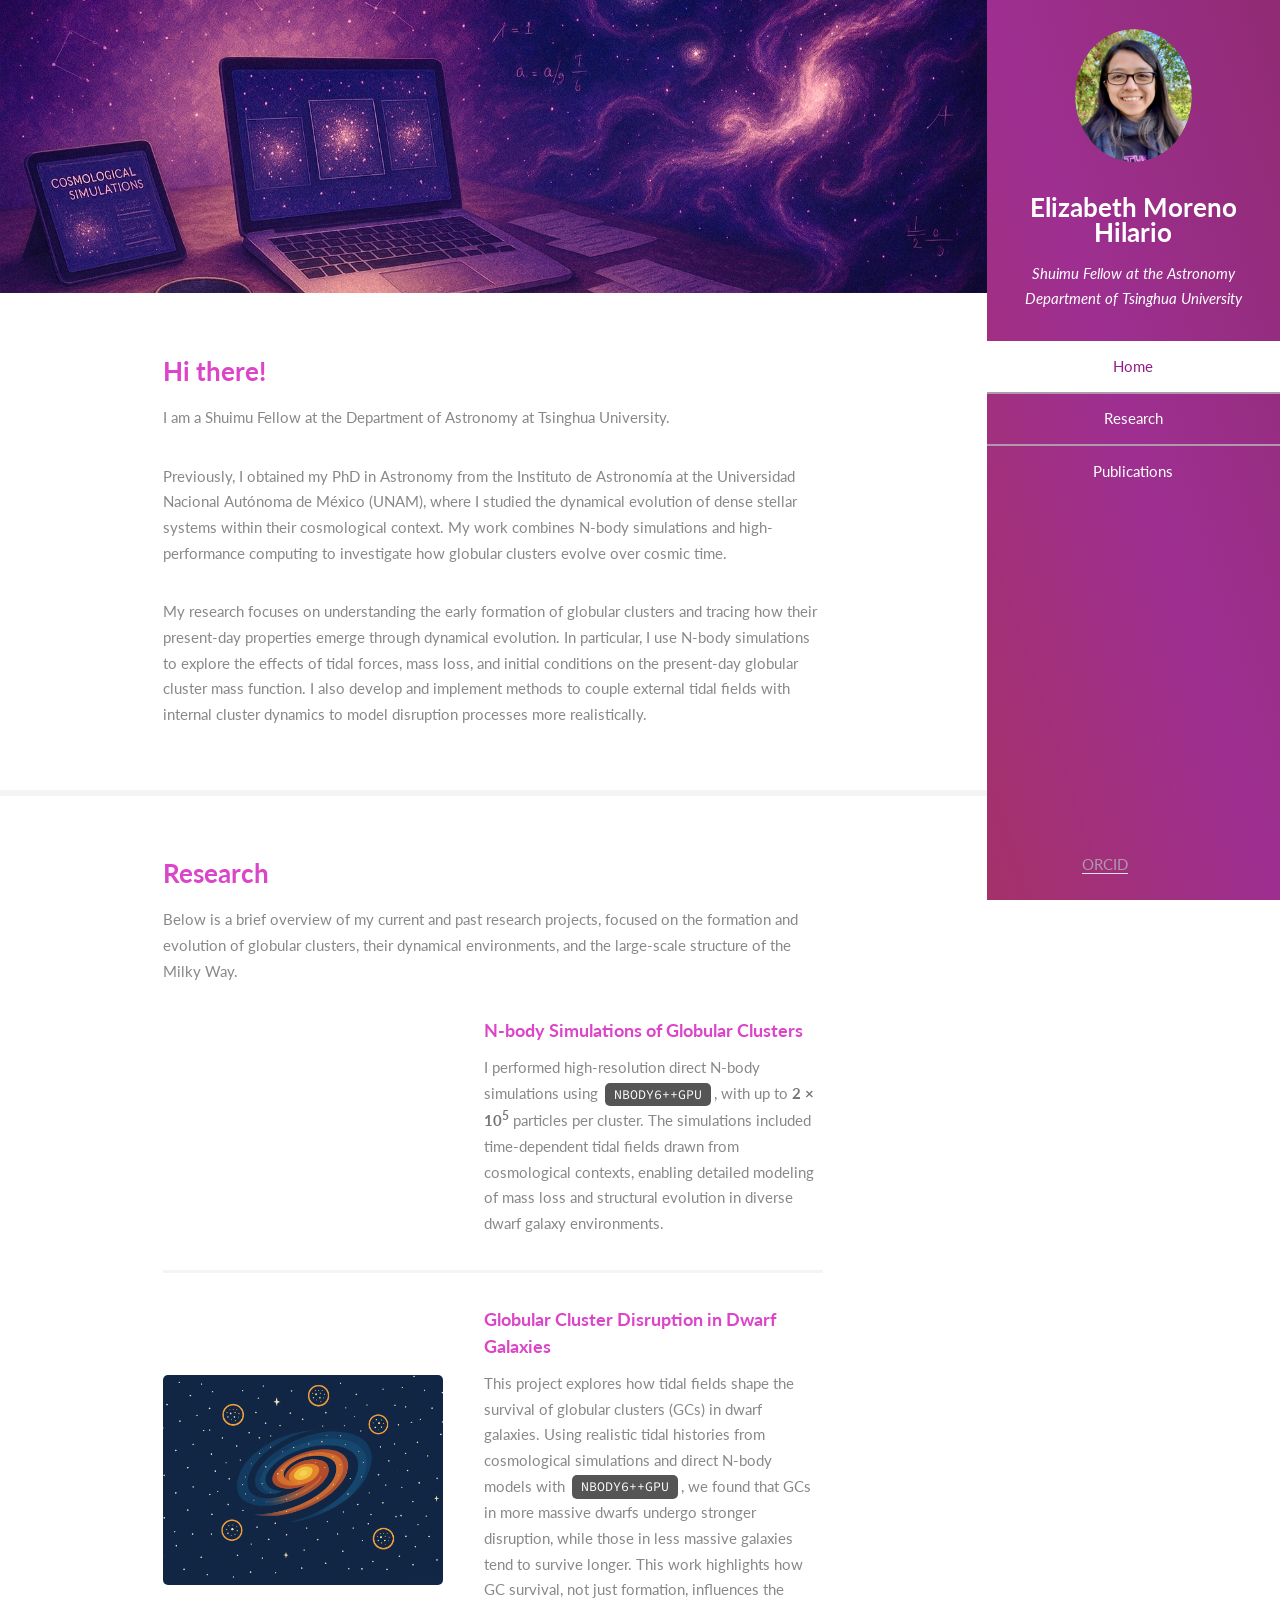
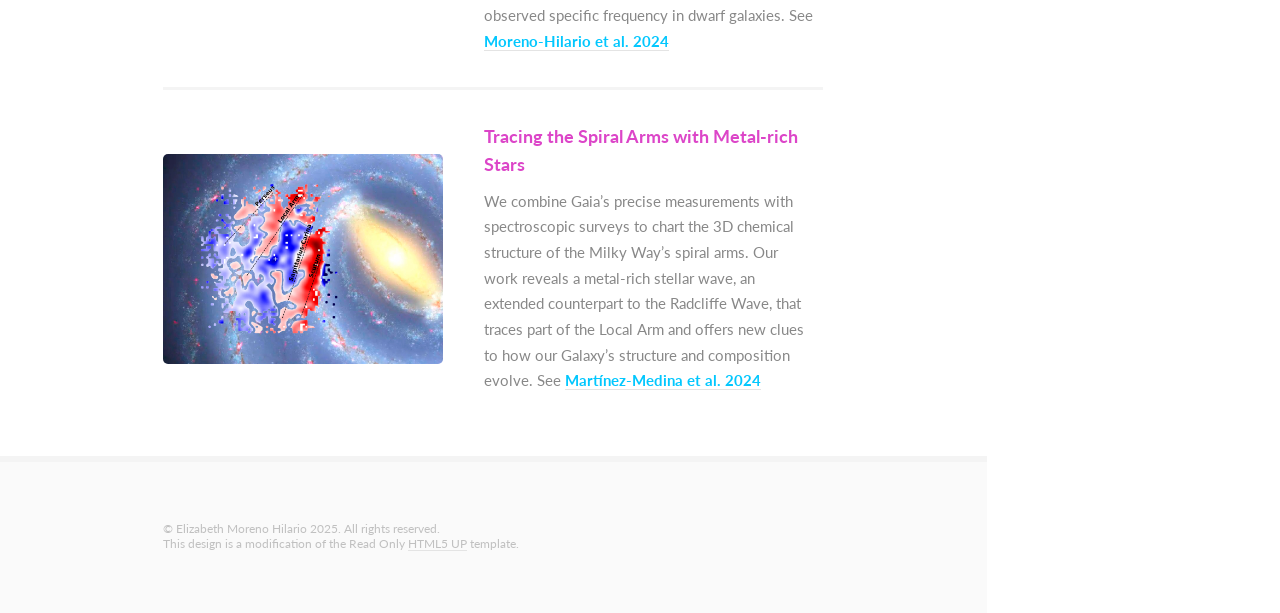
==== commit 80b02186: "Update index.html" ====
--- a/index.html
+++ b/index.html
@@ -31,7 +31,7 @@
 				</nav>
 				<footer>
 					<ul class="icons">
-						<li><a href="https://orcid.org/0000-0002-6906-2379" class="icon brands fa-orcid"><span class="label">ORCID</span></a></li>
+						<li><a href="https://orcid.org/0000-0002-6906-2379" class="fa-brands fa-orcid"><span class="label">ORCID</span></a></li>
 						<li><a href="https://x.com/Effy_Morh" class="icon brands fa-twitter"><span class="label">Twitter</span></a></li>
 						<li><a href="https://github.com/ElizabethMorh" class="icon brands fa-github"><span class="label">Github</span></a></li>
 						<li><a href="mailto:elimorh@mail.tsinghua.edu.cn" class="icon solid fa-envelope"><span class="label">Email</span></a></li>
@@ -479,4 +479,5 @@
 			<script src="assets/js/main.js"></script>
 
 	</body>
-</html>+
+</html>
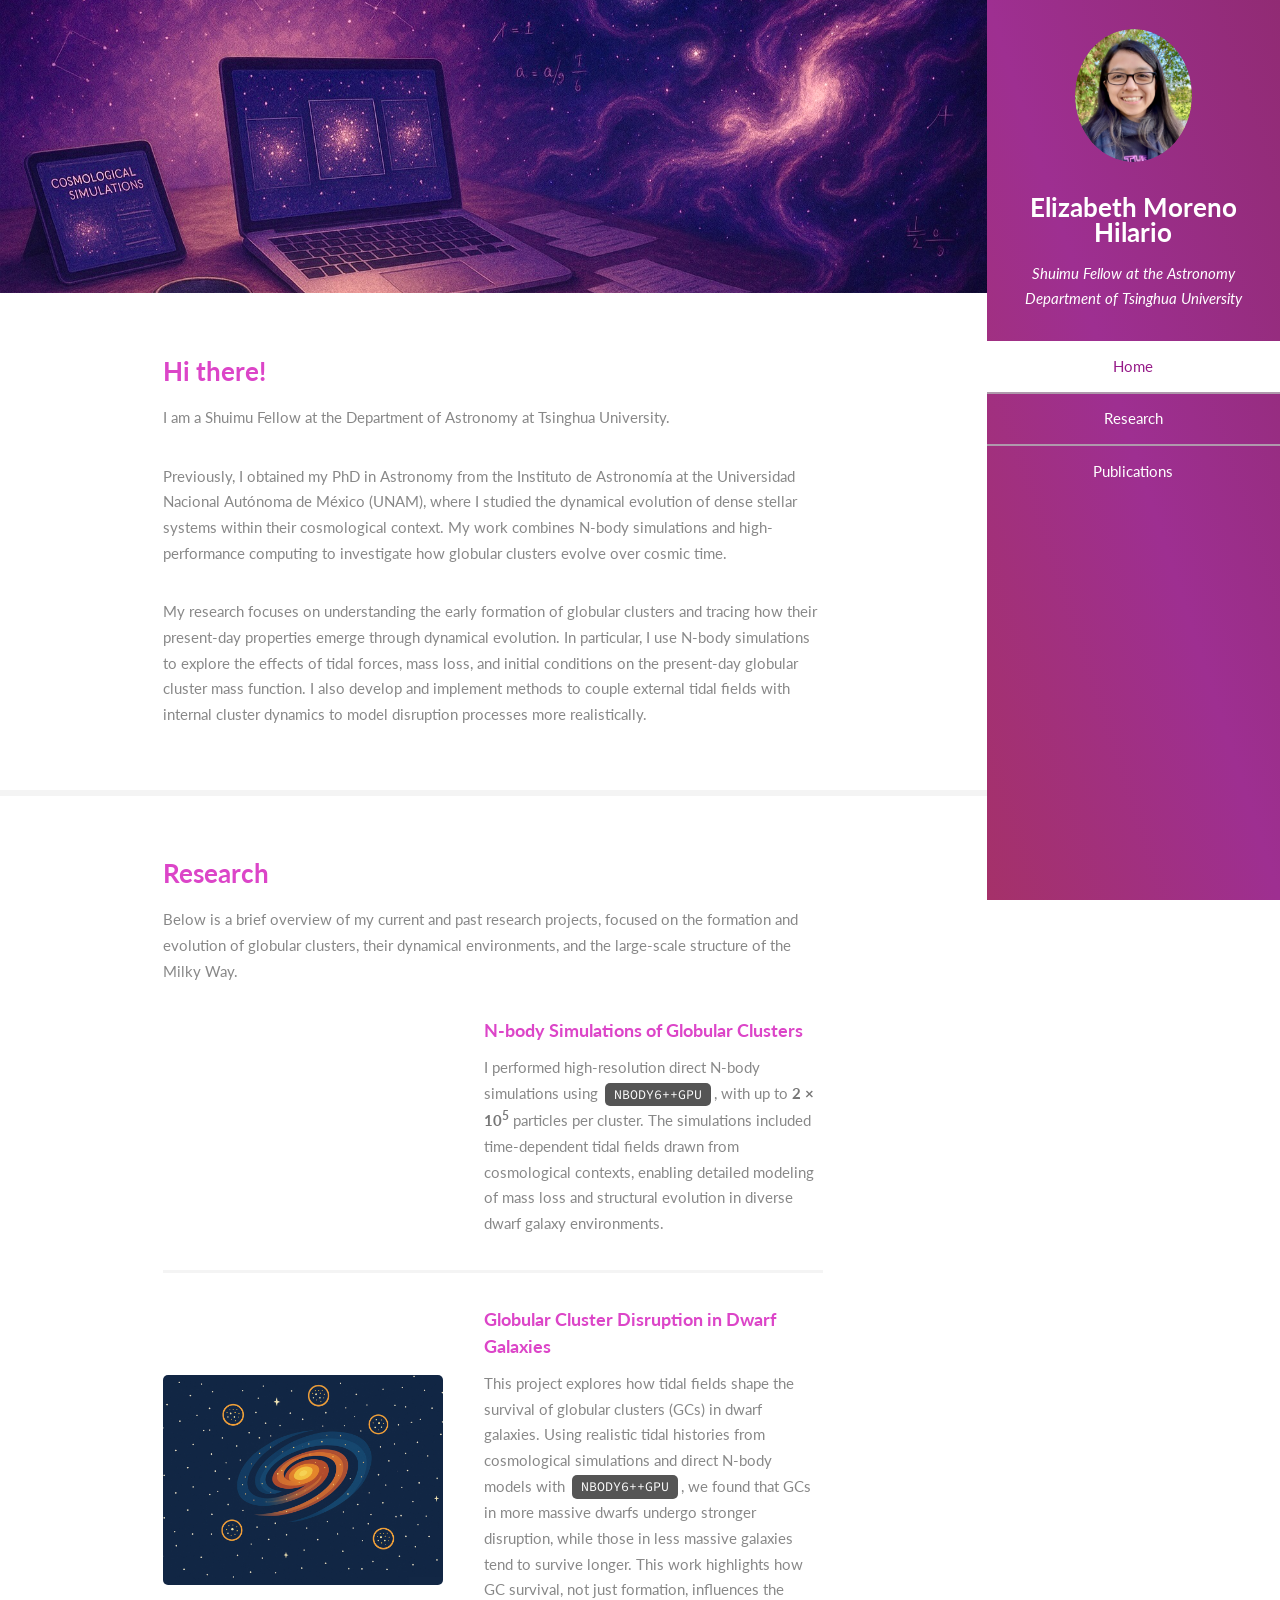
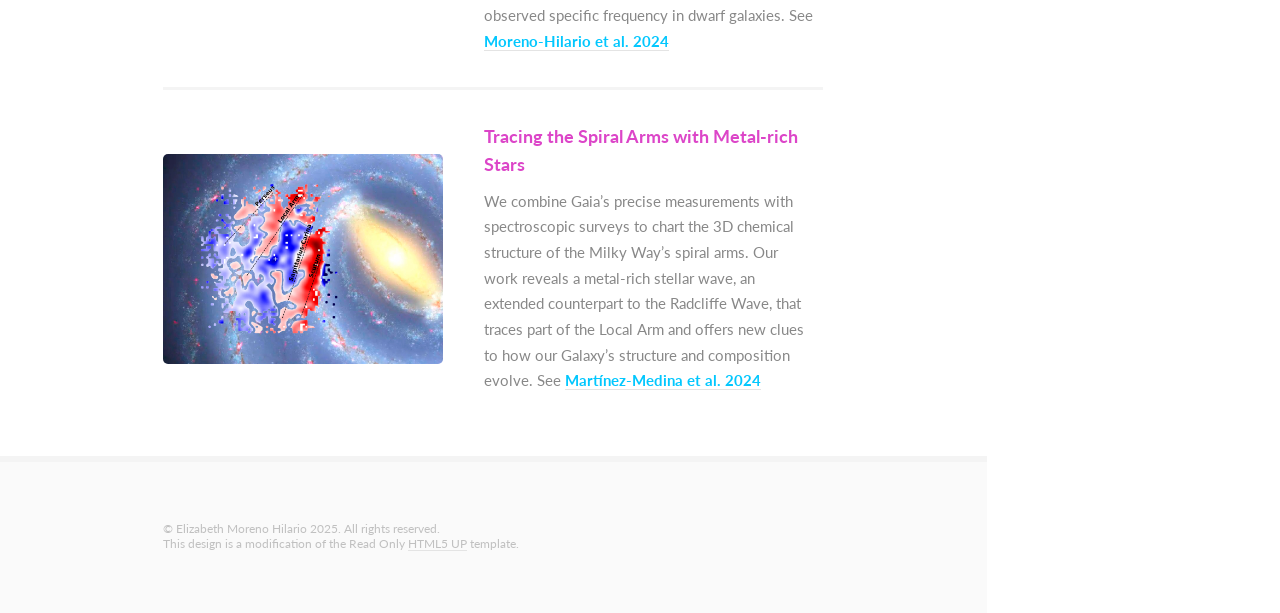
==== commit 075381e2: "Update index.html" ====
--- a/index.html
+++ b/index.html
@@ -31,13 +31,10 @@
 				</nav>
 				<footer>
 					<ul class="icons">
-						<li><a href="https://orcid.org/0000-0002-6906-2379" class="fa-brands fa-orcid"><span class="label">ORCID</span></a></li>
+						<li><a href="https://orcid.org/0000-0002-6906-2379" class="icon brands fa-orcid"><span class="label">Orcid</span></a></li>
 						<li><a href="https://x.com/Effy_Morh" class="icon brands fa-twitter"><span class="label">Twitter</span></a></li>
 						<li><a href="https://github.com/ElizabethMorh" class="icon brands fa-github"><span class="label">Github</span></a></li>
 						<li><a href="mailto:elimorh@mail.tsinghua.edu.cn" class="icon solid fa-envelope"><span class="label">Email</span></a></li>
-						<!--<li><a href="https://bsky.app/profile/effy-morh.bsky.social" class="icon brands fa-bluesky"><span class="label">Bluesky</span></a></li>
-						<li><a href="#" class="icon brands fa-instagram"><span class="label">Instagram</span></a></li>
-						<li><a href="#" class="icon brands fa-linkedin-in"><span class="label">LinkedIn</span></a></li> -->
 					</ul>
 				</footer>
 			</section>
@@ -481,3 +478,4 @@
 	</body>
 
 </html>
+
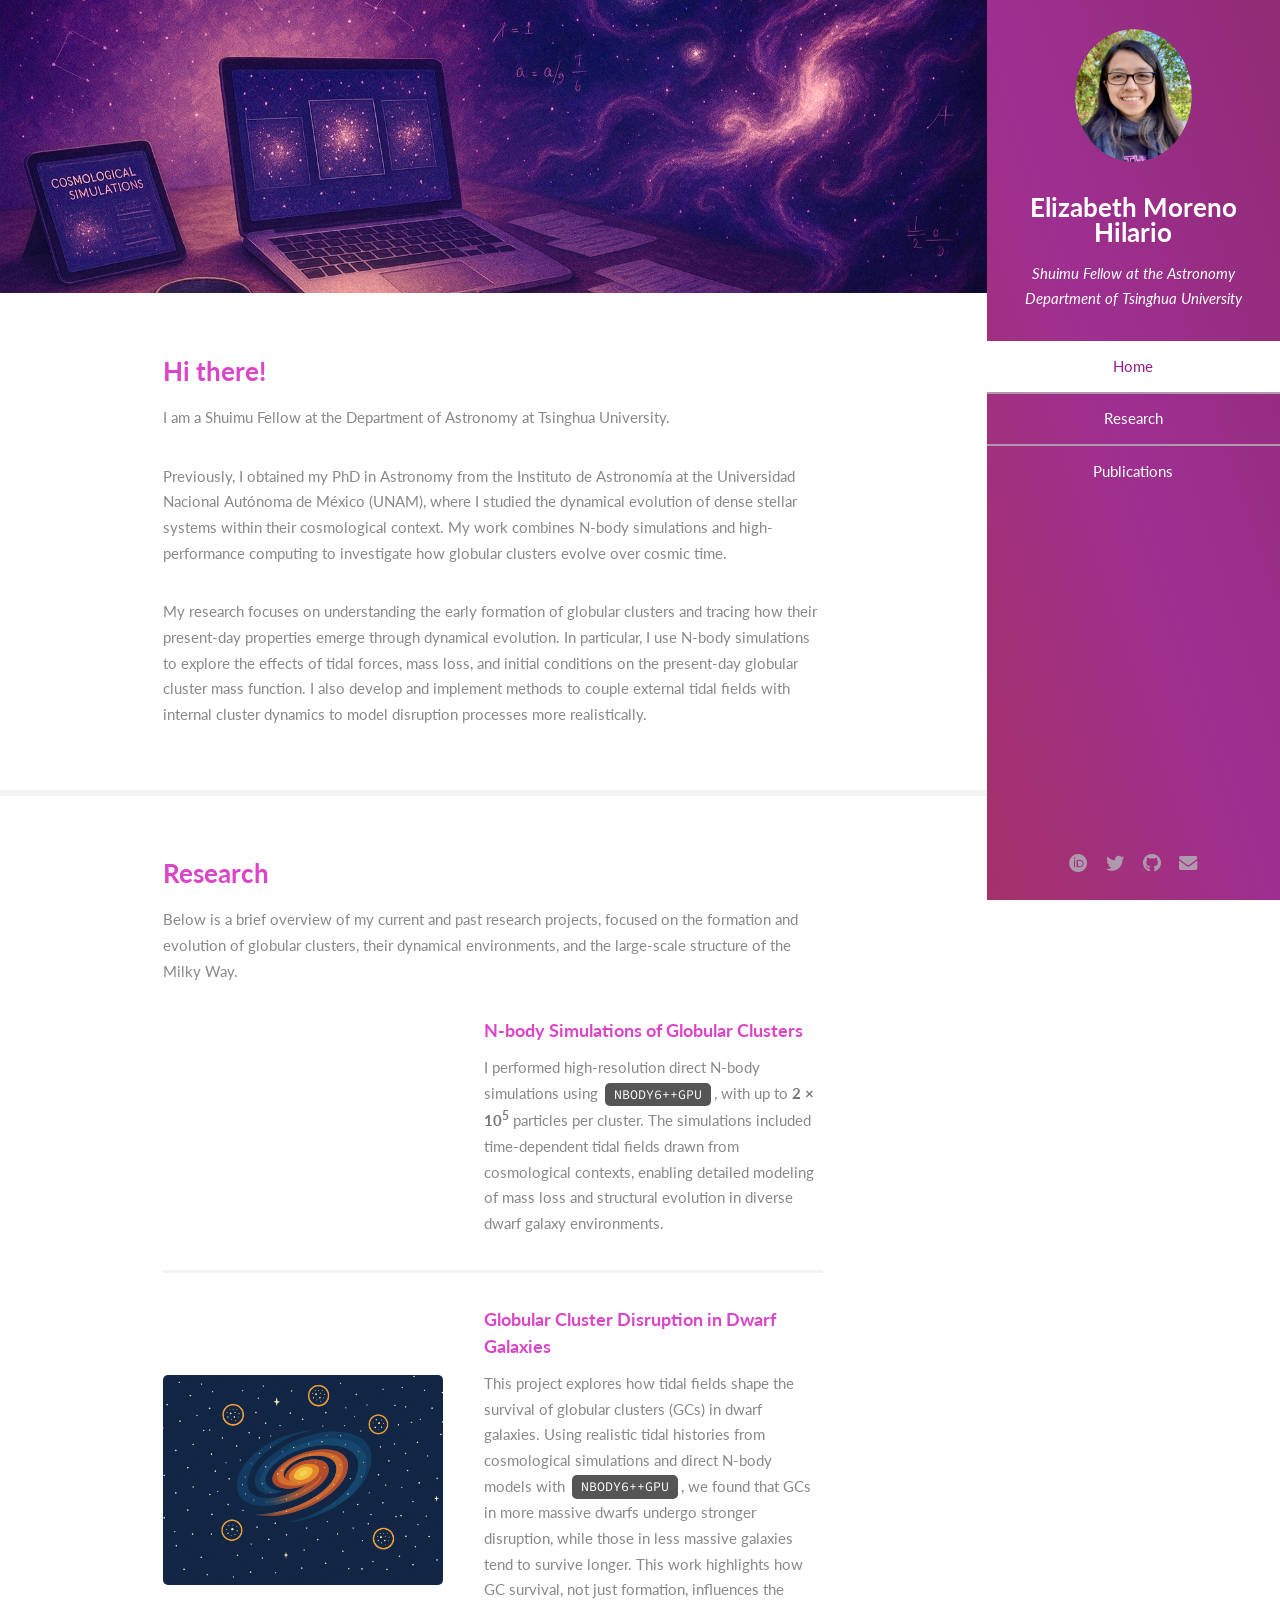
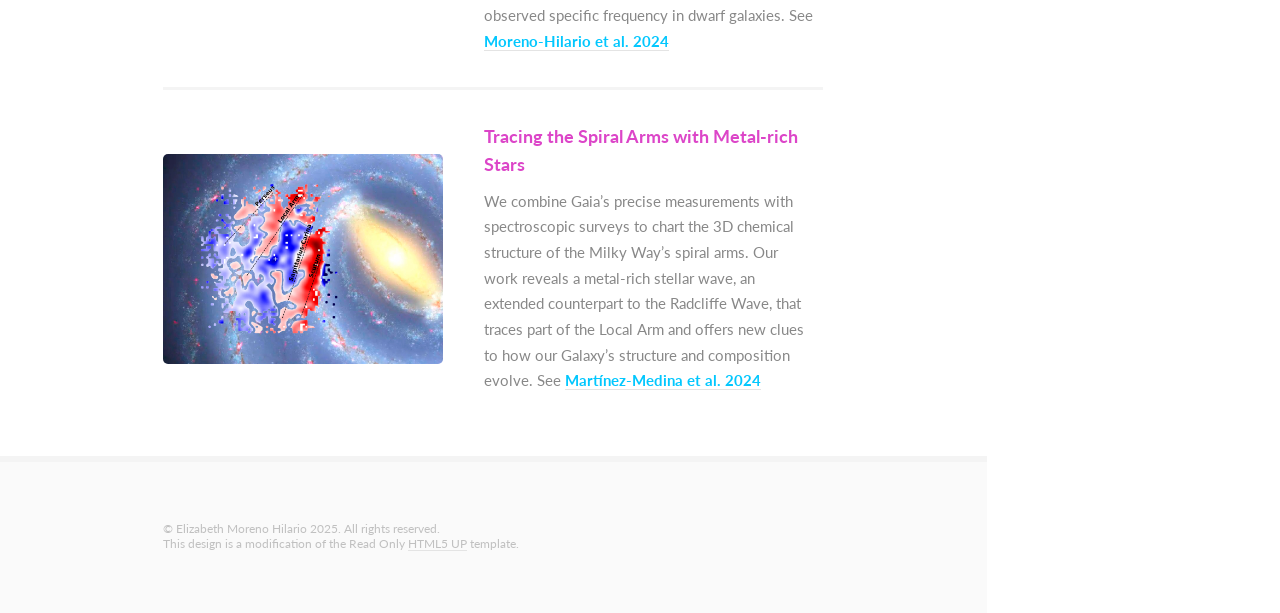
==== commit 24419f3c: "fixing header bar not showing up correctly" ====
--- a/index.html
+++ b/index.html
@@ -25,7 +25,7 @@
 					<ul>
 						<li><a href="#one" class="active">Home</a></li>
 						<li><a href="#two">Research</a></li>
-						<li><a href="https://ui.adsabs.harvard.edu/public-libraries/n4jXkbl8RSSs3lw-qFW_7Q">Publications</a></li>
+						<li><a href="https://ui.adsabs.harvard.edu/public-libraries/n4jXkbl8RSSs3lw-qFW_7Q" class="external">Publications</a></li>
 						<!-- <li><a href="#four">Contact</a></li> -->
 					</ul>
 				</nav>
--- a/assets/css/main.css
+++ b/assets/css/main.css
@@ -3033,7 +3033,7 @@
 				top: 0;
 				width: 100%;
 				z-index: 10001;
-				background: #222;
+				background: #912b74;
 				color: #fff;
 				min-width: 320px;
 			}
@@ -3079,7 +3079,7 @@
 					}
 
 					#titleBar .toggle:before {
-						background: #60345A;
+						background: #9e2f91;
 						color: #ffffff;
 						content: '\f0c9';
 						display: block;
